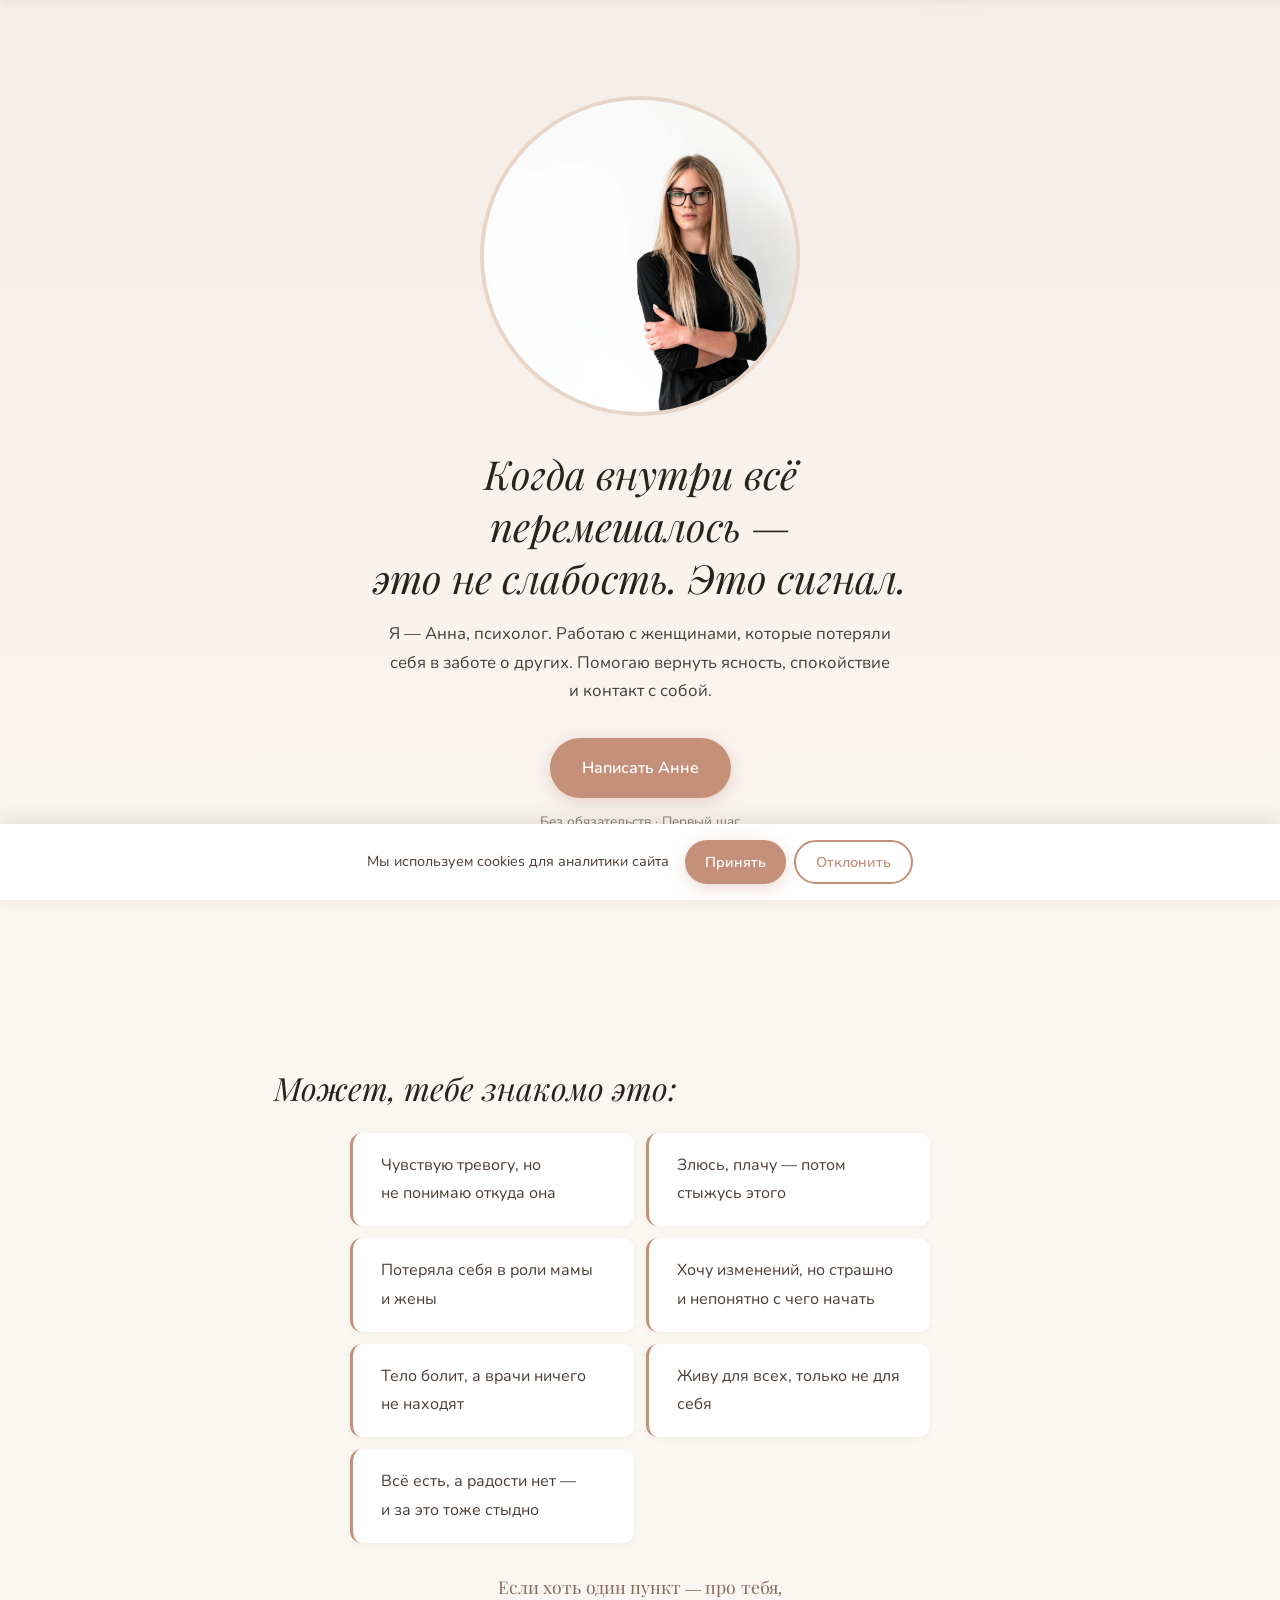
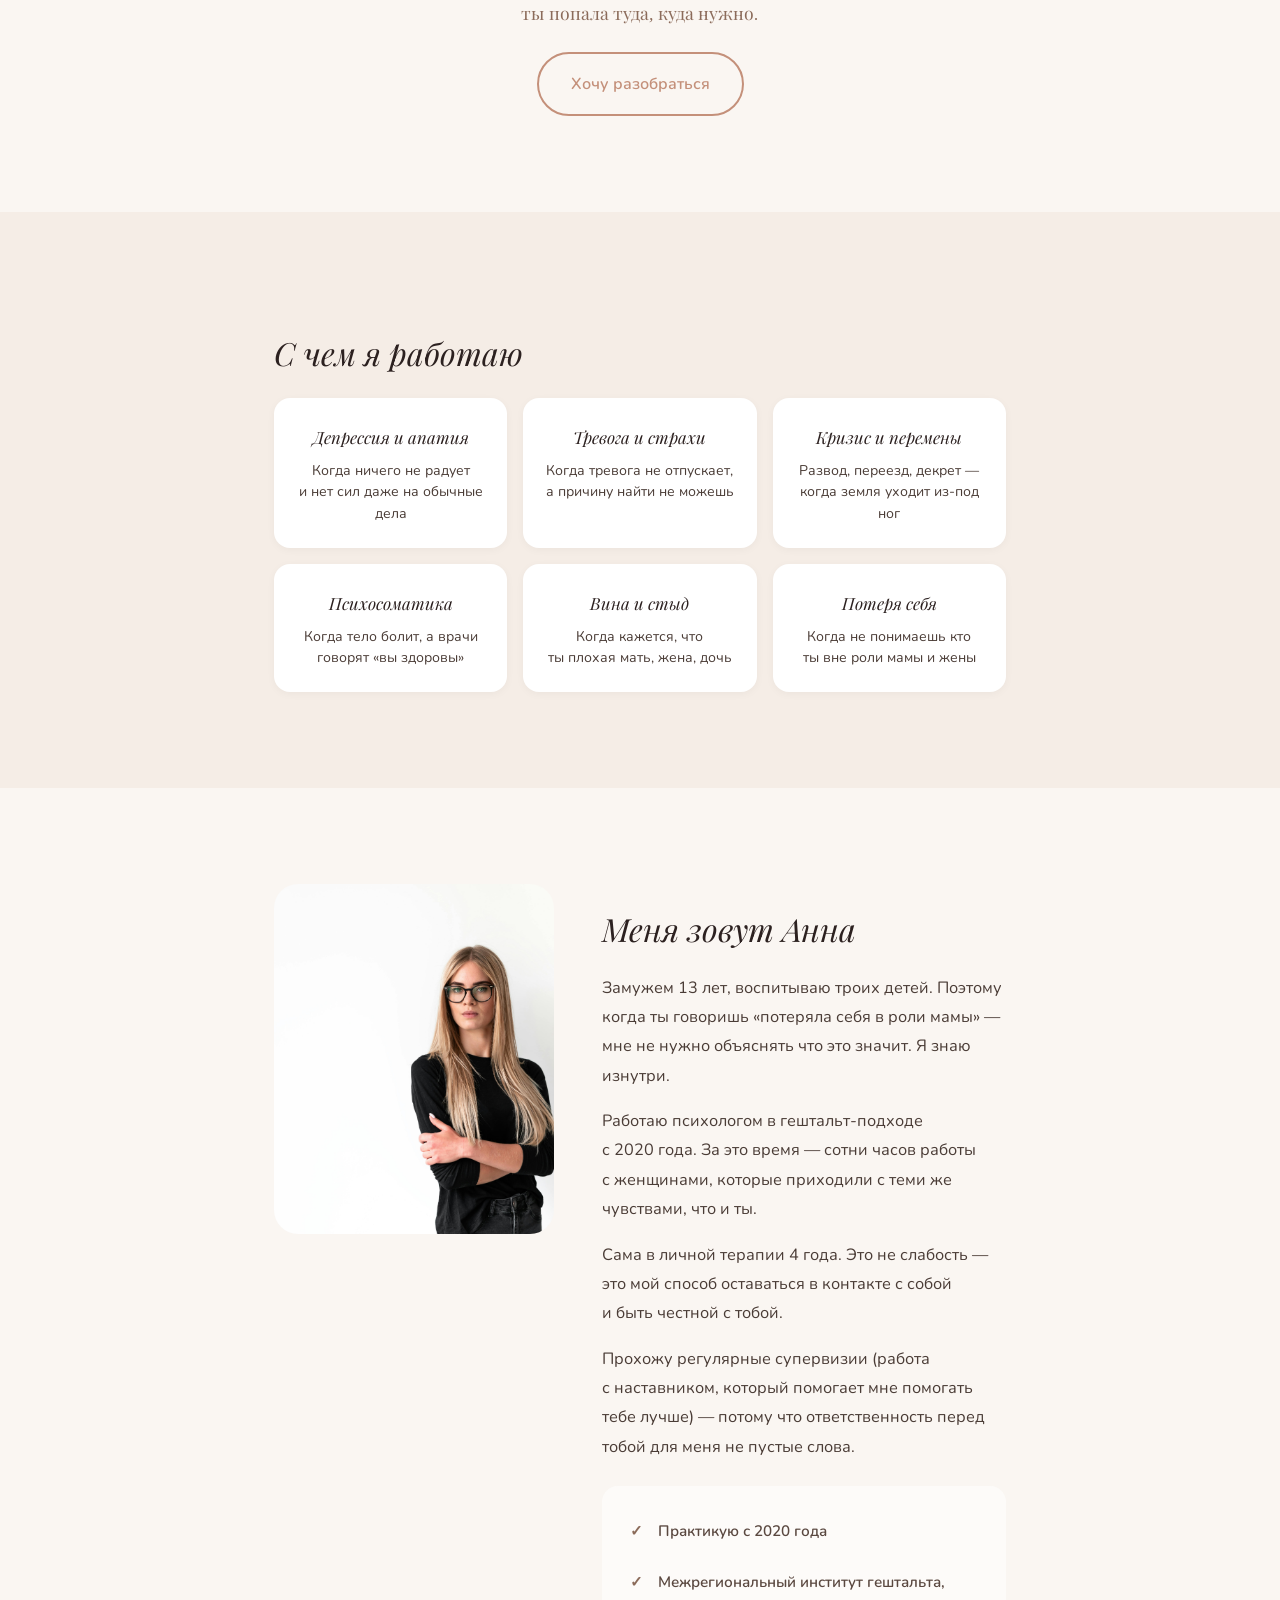
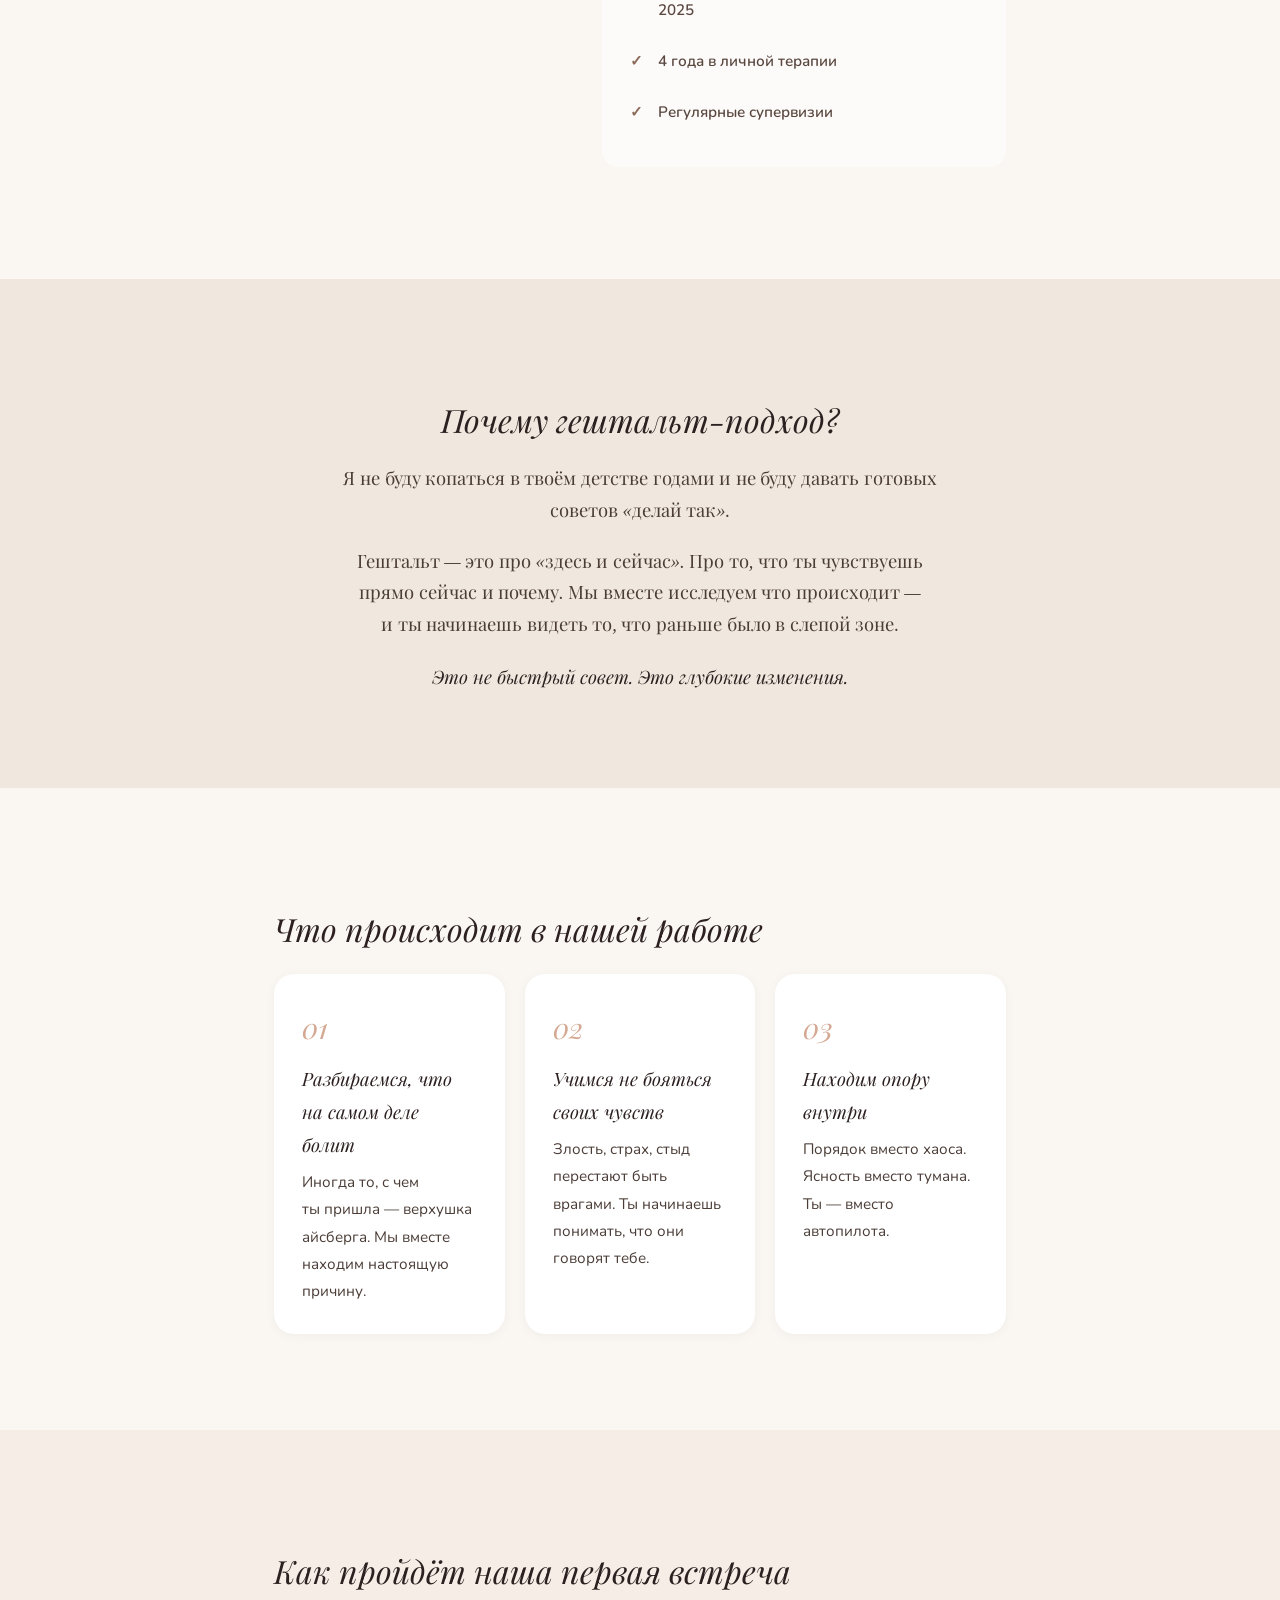
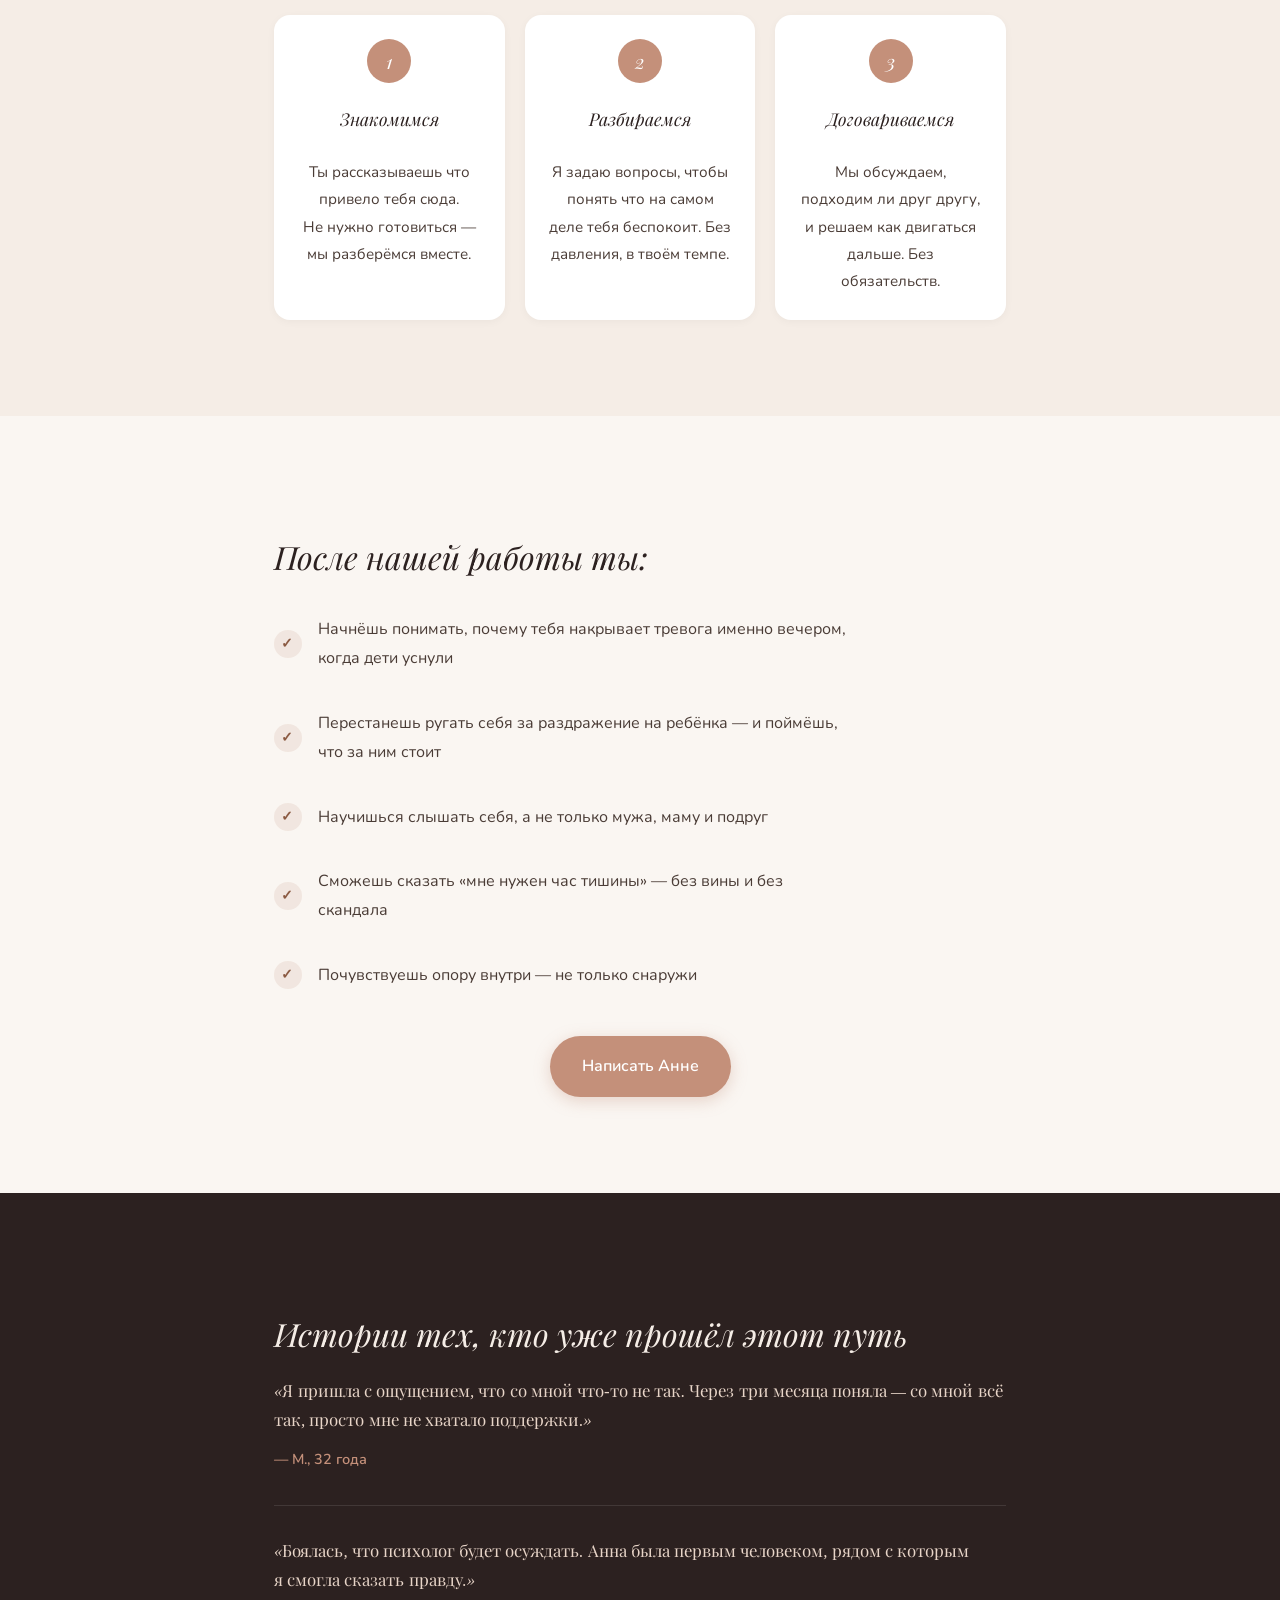
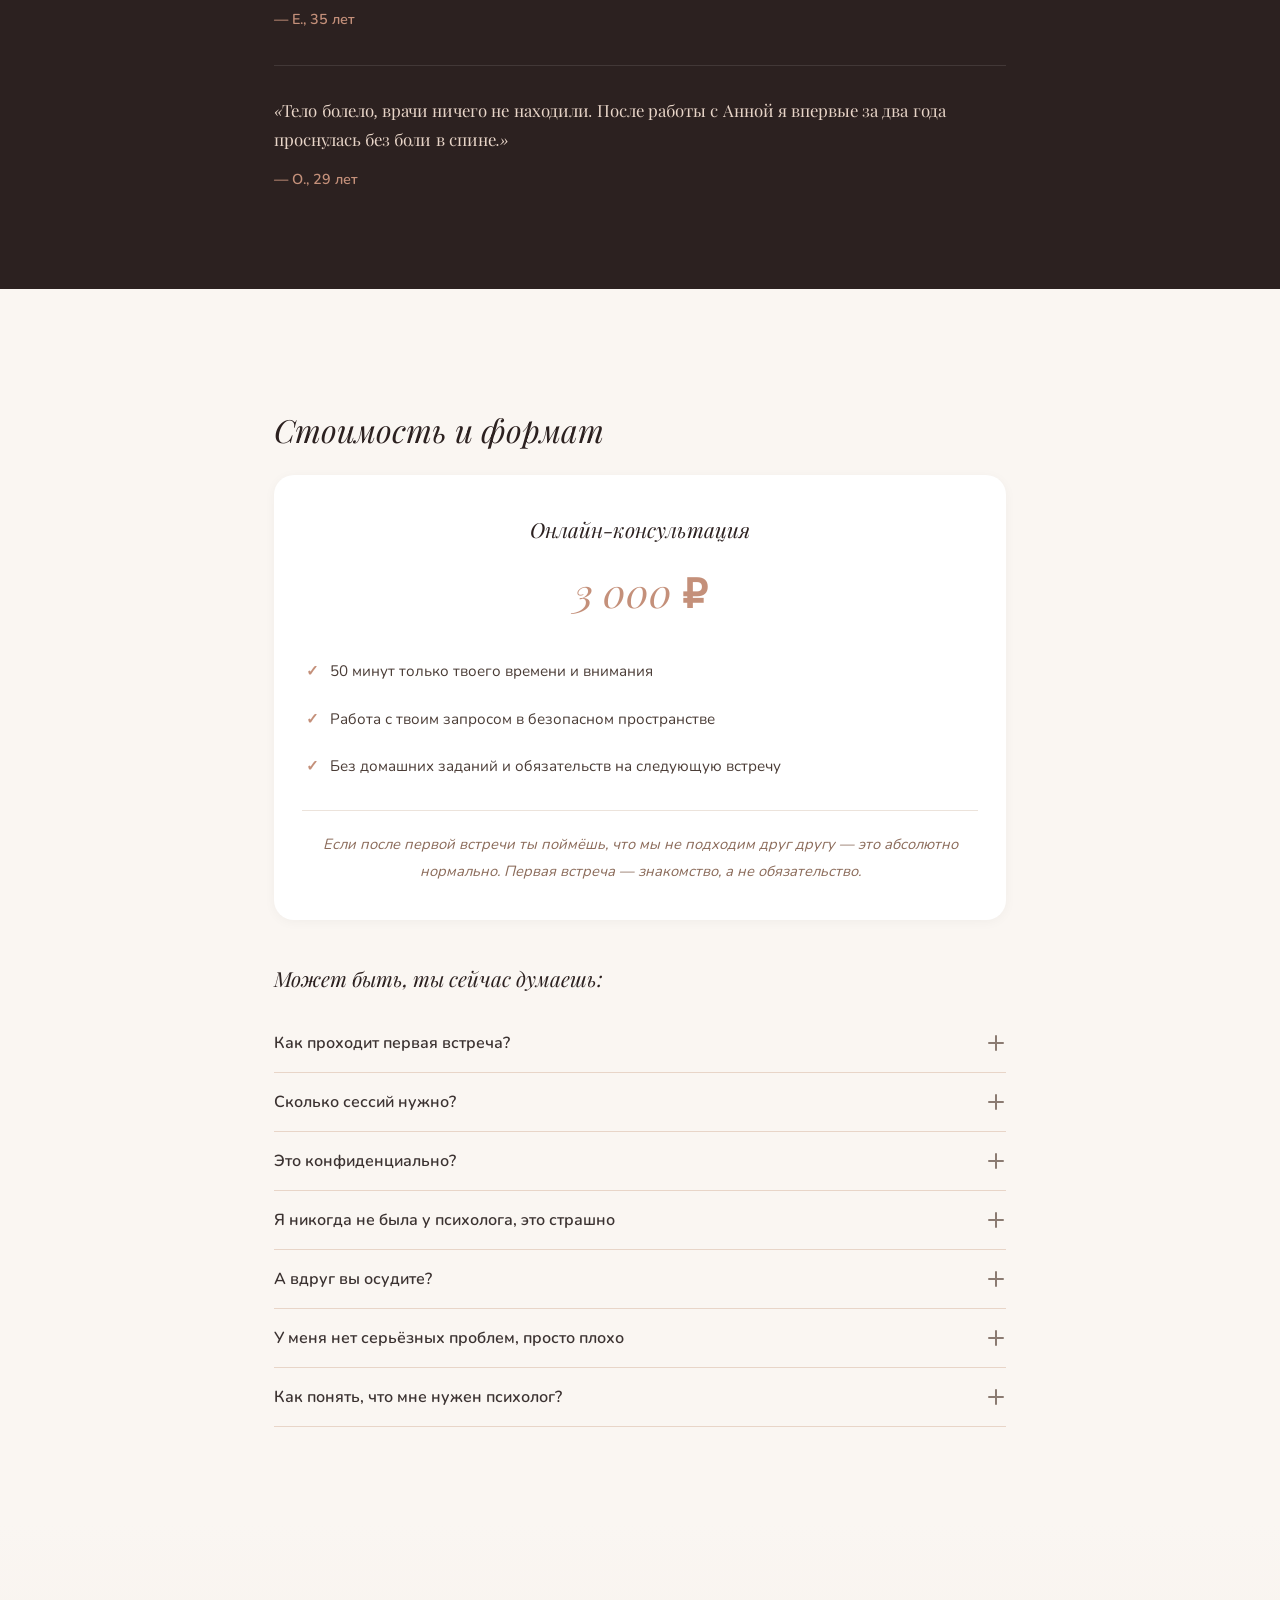
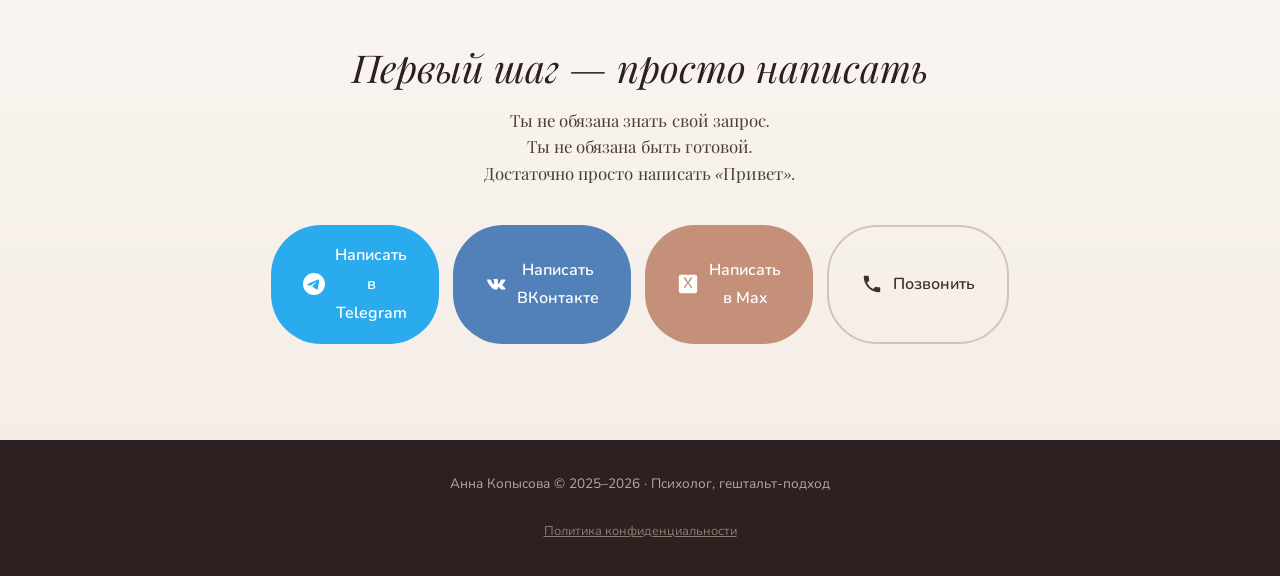
==== src/index.html @ 1a985a5f "Лендинг v2.0: полная переработка по ТЗ v2.0 - 13 смысловых блоков (было 8): добавлены специализации," ====
<!-- Лендинг: Анна Копысова — психолог, гештальт-подход -->
<!-- Версия: 2.0 (по ТЗ v2.0) -->
<!-- Дата: 10.04.2026 -->
<!DOCTYPE html>
<html lang="ru">
<head>
  <meta charset="UTF-8">
  <meta name="viewport" content="width=device-width, initial-scale=1.0">
  <title>Психолог онлайн для женщин | Анна Копысова — гештальт-терапия</title>
  <meta name="description" content="Психолог Анна Копысова. Онлайн-консультации для женщин: депрессия, тревога, кризис в отношениях, психосоматика. Гештальт-подход. Запишитесь на первую встречу.">
  <meta name="referrer" content="strict-origin-when-cross-origin">
  <meta http-equiv="X-Content-Type-Options" content="nosniff">

  <!-- Open Graph -->
  <meta property="og:type" content="website">
  <meta property="og:title" content="Психолог Анна Копысова — онлайн-консультации">
  <meta property="og:description" content="Помогаю женщинам разобраться в себе: депрессия, тревога, кризис. Гештальт-подход.">
  <meta property="og:image" content="img/anna-hero.jpg">
  <meta property="og:locale" content="ru_RU">

  <!-- Favicon -->
  <link rel="icon" href="img/favicon.svg" type="image/svg+xml">

  <!-- Preload critical fonts -->
  <link rel="preload" href="fonts/playfair-600-cyrillic.woff2" as="font" type="font/woff2" crossorigin>
  <link rel="preload" href="fonts/nunito-cyrillic.woff2" as="font" type="font/woff2" crossorigin>

  <link rel="stylesheet" href="css/style.css">
</head>
<body>

  <!-- БЛОК 1 — ЛИПКИЙ ХЕДЕР -->
  <header class="header" id="header">
    <div class="header__inner">
      <a href="#hero" class="header__name">Анна Копысова</a>
      <nav class="header__nav">
        <a href="#about" class="header__link header__link--desktop">Обо мне</a>
        <a href="#pricing" class="header__link header__link--desktop">Стоимость</a>
        <a href="#cta" class="btn btn--primary btn--sm">Написать</a>
      </nav>
    </div>
  </header>

  <!-- БЛОК 2 — HERO -->
  <section class="hero" id="hero">
    <div class="container">
      <div class="hero__photo">
        <img src="img/anna-hero.jpg" alt="Психолог Анна Копысова" width="280" height="280" fetchpriority="high">
      </div>
      <h1 class="hero__title">Когда внутри всё перемешалось&nbsp;&mdash; это&nbsp;не&nbsp;слабость. Это&nbsp;сигнал.</h1>
      <p class="hero__subtitle">Я&nbsp;&mdash; Анна, психолог. Работаю с&nbsp;женщинами, которые потеряли себя в&nbsp;заботе о&nbsp;других. Помогаю вернуть ясность, спокойствие и&nbsp;контакт с&nbsp;собой.</p>
      <a href="#cta" class="btn btn--primary">Написать Анне</a>
      <p class="hero__note">Без обязательств &middot; Первый шаг</p>
    </div>
  </section>

  <!-- БЛОК 3 — УЗНАЁШЬ СЕБЯ? -->
  <section class="recognize" id="recognize">
    <div class="container">
      <h2 class="section-title">Может, тебе знакомо это:</h2>
      <div class="recognize__cards">
        <div class="recognize__card">Чувствую тревогу, но не&nbsp;понимаю откуда она</div>
        <div class="recognize__card">Злюсь, плачу&nbsp;&mdash; потом стыжусь этого</div>
        <div class="recognize__card">Потеряла себя в&nbsp;роли мамы и&nbsp;жены</div>
        <div class="recognize__card">Хочу изменений, но страшно и&nbsp;непонятно с&nbsp;чего начать</div>
        <div class="recognize__card">Тело болит, а&nbsp;врачи ничего не&nbsp;находят</div>
        <div class="recognize__card">Живу для всех, только не&nbsp;для себя</div>
        <div class="recognize__card">Всё есть, а&nbsp;радости нет&nbsp;&mdash; и&nbsp;за&nbsp;это тоже стыдно</div>
      </div>
      <p class="recognize__cta">Если хоть один пункт&nbsp;&mdash; про&nbsp;тебя,<br>ты&nbsp;попала туда, куда нужно.</p>
      <div class="recognize__action">
        <a href="#cta" class="btn btn--outline">Хочу разобраться</a>
      </div>
    </div>
  </section>

  <!-- БЛОК 4 — С ЧЕМ Я РАБОТАЮ -->
  <section class="specializations" id="specializations">
    <div class="container">
      <h2 class="section-title">С&nbsp;чем я&nbsp;работаю</h2>
      <div class="spec__grid">
        <div class="spec__card">
          <h3>Депрессия и&nbsp;апатия</h3>
          <p>Когда ничего не&nbsp;радует и&nbsp;нет сил даже на&nbsp;обычные дела</p>
        </div>
        <div class="spec__card">
          <h3>Тревога и&nbsp;страхи</h3>
          <p>Когда тревога не&nbsp;отпускает, а&nbsp;причину найти не&nbsp;можешь</p>
        </div>
        <div class="spec__card">
          <h3>Кризис и&nbsp;перемены</h3>
          <p>Развод, переезд, декрет&nbsp;&mdash; когда земля уходит из-под ног</p>
        </div>
        <div class="spec__card">
          <h3>Психосоматика</h3>
          <p>Когда тело болит, а&nbsp;врачи говорят &laquo;вы&nbsp;здоровы&raquo;</p>
        </div>
        <div class="spec__card">
          <h3>Вина и&nbsp;стыд</h3>
          <p>Когда кажется, что ты&nbsp;плохая мать, жена, дочь</p>
        </div>
        <div class="spec__card">
          <h3>Потеря себя</h3>
          <p>Когда не&nbsp;понимаешь кто ты&nbsp;вне роли мамы и&nbsp;жены</p>
        </div>
      </div>
    </div>
  </section>

  <!-- БЛОК 5 — КТО Я -->
  <section class="about" id="about">
    <div class="container">
      <div class="about__inner">
        <div class="about__photo">
          <img src="img/anna-hero.jpg" alt="Анна Копысова — психолог, гештальт-подход" width="280" height="350" loading="lazy" decoding="async">
        </div>
        <div class="about__text">
          <h2 class="section-title">Меня зовут Анна</h2>
          <p>Замужем 13&nbsp;лет, воспитываю троих детей. Поэтому когда ты&nbsp;говоришь &laquo;потеряла себя в&nbsp;роли мамы&raquo;&nbsp;&mdash; мне не&nbsp;нужно объяснять что это значит. Я&nbsp;знаю изнутри.</p>
          <p>Работаю психологом в&nbsp;гештальт-подходе с&nbsp;2020&nbsp;года. За&nbsp;это время&nbsp;&mdash; сотни часов работы с&nbsp;женщинами, которые приходили с&nbsp;теми&nbsp;же чувствами, что и&nbsp;ты.</p>
          <p>Сама в&nbsp;личной терапии 4&nbsp;года. Это не&nbsp;слабость&nbsp;&mdash; это мой способ оставаться в&nbsp;контакте с&nbsp;собой и&nbsp;быть честной с&nbsp;тобой.</p>
          <p>Прохожу регулярные супервизии (работа с&nbsp;наставником, который помогает мне помогать тебе лучше)&nbsp;&mdash; потому что ответственность перед тобой для меня не&nbsp;пустые слова.</p>
          <ul class="about__credentials">
            <li>Практикую с 2020 года</li>
            <li>Межрегиональный институт гештальта, 2025</li>
            <li>4 года в личной терапии</li>
            <li>Регулярные супервизии</li>
          </ul>
        </div>
      </div>
    </div>
  </section>

  <!-- БЛОК 6 — ПОЧЕМУ ГЕШТАЛЬТ? -->
  <section class="gestalt" id="gestalt">
    <div class="container">
      <h2 class="section-title">Почему гештальт-подход?</h2>
      <blockquote class="gestalt__quote">
        <p>Я&nbsp;не&nbsp;буду копаться в&nbsp;твоём детстве годами и&nbsp;не&nbsp;буду давать готовых советов &laquo;делай так&raquo;.</p>
        <p>Гештальт&nbsp;&mdash; это про &laquo;здесь и&nbsp;сейчас&raquo;. Про&nbsp;то, что ты&nbsp;чувствуешь прямо сейчас и&nbsp;почему. Мы&nbsp;вместе исследуем что происходит&nbsp;&mdash; и&nbsp;ты&nbsp;начинаешь видеть то, что раньше было в&nbsp;слепой зоне.</p>
        <p>Это не&nbsp;быстрый совет. Это глубокие изменения.</p>
      </blockquote>
    </div>
  </section>

  <!-- БЛОК 7 — КАК Я ПОМОГАЮ -->
  <section class="process" id="process">
    <div class="container">
      <h2 class="section-title">Что происходит в&nbsp;нашей работе</h2>
      <div class="process__steps">
        <div class="process__step">
          <span class="process__number">01</span>
          <h3>Разбираемся, что на&nbsp;самом деле болит</h3>
          <p>Иногда то, с&nbsp;чем ты&nbsp;пришла&nbsp;&mdash; верхушка айсберга. Мы&nbsp;вместе находим настоящую причину.</p>
        </div>
        <div class="process__step">
          <span class="process__number">02</span>
          <h3>Учимся не&nbsp;бояться своих чувств</h3>
          <p>Злость, страх, стыд перестают быть врагами. Ты&nbsp;начинаешь понимать, что они говорят тебе.</p>
        </div>
        <div class="process__step">
          <span class="process__number">03</span>
          <h3>Находим опору внутри</h3>
          <p>Порядок вместо хаоса. Ясность вместо тумана. Ты&nbsp;&mdash; вместо автопилота.</p>
        </div>
      </div>
    </div>
  </section>

  <!-- БЛОК 8 — КАК ПРОЙДЁТ ПЕРВАЯ ВСТРЕЧА -->
  <section class="first-session" id="first-session">
    <div class="container">
      <h2 class="section-title">Как пройдёт наша первая встреча</h2>
      <div class="session__steps">
        <div class="session__step">
          <span class="session__number">1</span>
          <h3>Знакомимся</h3>
          <p>Ты&nbsp;рассказываешь что привело тебя сюда. Не&nbsp;нужно готовиться&nbsp;&mdash; мы&nbsp;разберёмся вместе.</p>
        </div>
        <div class="session__step">
          <span class="session__number">2</span>
          <h3>Разбираемся</h3>
          <p>Я&nbsp;задаю вопросы, чтобы понять что на&nbsp;самом деле тебя беспокоит. Без давления, в&nbsp;твоём темпе.</p>
        </div>
        <div class="session__step">
          <span class="session__number">3</span>
          <h3>Договариваемся</h3>
          <p>Мы&nbsp;обсуждаем, подходим&nbsp;ли друг другу, и&nbsp;решаем как двигаться дальше. Без обязательств.</p>
        </div>
      </div>
    </div>
  </section>

  <!-- БЛОК 9 — РЕЗУЛЬТАТ -->
  <section class="results" id="results">
    <div class="container">
      <h2 class="section-title">После нашей работы ты:</h2>
      <ul class="results__list">
        <li>Начнёшь понимать, почему тебя накрывает тревога именно вечером, когда дети уснули</li>
        <li>Перестанешь ругать себя за&nbsp;раздражение на&nbsp;ребёнка&nbsp;&mdash; и&nbsp;поймёшь, что за&nbsp;ним стоит</li>
        <li>Научишься слышать себя, а&nbsp;не&nbsp;только мужа, маму и&nbsp;подруг</li>
        <li>Сможешь сказать &laquo;мне нужен час тишины&raquo;&nbsp;&mdash; без вины и&nbsp;без скандала</li>
        <li>Почувствуешь опору внутри&nbsp;&mdash; не&nbsp;только снаружи</li>
      </ul>
      <div class="results__action">
        <a href="#cta" class="btn btn--primary">Написать Анне</a>
      </div>
    </div>
  </section>

  <!-- БЛОК 10 — ИСТОРИИ КЛИЕНТОК -->
  <section class="testimonials" id="testimonials">
    <div class="container">
      <h2 class="section-title section-title--light">Истории тех, кто уже прошёл этот путь</h2>
      <div class="testimonials__list">
        <div class="testimonial">
          <blockquote class="testimonial__quote">&laquo;Я&nbsp;пришла с&nbsp;ощущением, что со&nbsp;мной что-то не&nbsp;так. Через три месяца поняла&nbsp;&mdash; со&nbsp;мной всё так, просто мне не&nbsp;хватало поддержки.&raquo;</blockquote>
          <p class="testimonial__author">&mdash; М., 32&nbsp;года</p>
        </div>
        <div class="testimonial">
          <blockquote class="testimonial__quote">&laquo;Боялась, что психолог будет осуждать. Анна была первым человеком, рядом с&nbsp;которым я&nbsp;смогла сказать правду.&raquo;</blockquote>
          <p class="testimonial__author">&mdash; Е., 35&nbsp;лет</p>
        </div>
        <div class="testimonial">
          <blockquote class="testimonial__quote">&laquo;Тело болело, врачи ничего не&nbsp;находили. После работы с&nbsp;Анной я&nbsp;впервые за&nbsp;два года проснулась без боли в&nbsp;спине.&raquo;</blockquote>
          <p class="testimonial__author">&mdash; О., 29&nbsp;лет</p>
        </div>
      </div>
    </div>
  </section>

  <!-- БЛОК 11 — СТОИМОСТЬ И ФОРМАТ -->
  <section class="pricing" id="pricing">
    <div class="container">
      <h2 class="section-title">Стоимость и&nbsp;формат</h2>
      <div class="pricing__card">
        <p class="pricing__format">Онлайн-консультация</p>
        <p class="pricing__price">3 000 &#8381;</p>
        <ul class="pricing__value">
          <li>50&nbsp;минут только твоего времени и&nbsp;внимания</li>
          <li>Работа с&nbsp;твоим запросом в&nbsp;безопасном пространстве</li>
          <li>Без домашних заданий и&nbsp;обязательств на&nbsp;следующую встречу</li>
        </ul>
        <p class="pricing__guarantee">Если после первой встречи ты&nbsp;поймёшь, что мы&nbsp;не&nbsp;подходим друг другу&nbsp;&mdash; это абсолютно нормально. Первая встреча&nbsp;&mdash; знакомство, а&nbsp;не&nbsp;обязательство.</p>
      </div>

      <h3 class="faq-title">Может быть, ты&nbsp;сейчас думаешь:</h3>
      <div class="accordion">
        <div class="accordion__item">
          <button class="accordion__trigger" aria-expanded="false">
            <span>Как проходит первая встреча?</span>
            <span class="accordion__icon"></span>
          </button>
          <div class="accordion__content">
            <p>Мы&nbsp;знакомимся, ты&nbsp;рассказываешь с&nbsp;чем пришла. Никакого давления и&nbsp;готовых ответов сразу&nbsp;&mdash; просто разговор в&nbsp;безопасном пространстве.</p>
          </div>
        </div>
        <div class="accordion__item">
          <button class="accordion__trigger" aria-expanded="false">
            <span>Сколько сессий нужно?</span>
            <span class="accordion__icon"></span>
          </button>
          <div class="accordion__content">
            <p>Зависит от&nbsp;запроса. Обычно начинаем видеть изменения через 6&ndash;8&nbsp;встреч. Всё&nbsp;индивидуально&nbsp;&mdash; мы&nbsp;обсудим это вместе.</p>
          </div>
        </div>
        <div class="accordion__item">
          <button class="accordion__trigger" aria-expanded="false">
            <span>Это конфиденциально?</span>
            <span class="accordion__icon"></span>
          </button>
          <div class="accordion__content">
            <p>Да. То, что ты&nbsp;говоришь на&nbsp;сессии&nbsp;&mdash; остаётся только между нами. Это&nbsp;базовый этический принцип моей работы.</p>
          </div>
        </div>
        <div class="accordion__item">
          <button class="accordion__trigger" aria-expanded="false">
            <span>Я никогда не была у психолога, это страшно</span>
            <span class="accordion__icon"></span>
          </button>
          <div class="accordion__content">
            <p>Первый раз всегда немного страшно. Именно поэтому первая встреча&nbsp;&mdash; это просто знакомство, без обязательств. Мы&nbsp;идём в&nbsp;твоём темпе.</p>
          </div>
        </div>
        <div class="accordion__item">
          <button class="accordion__trigger" aria-expanded="false">
            <span>А вдруг вы осудите?</span>
            <span class="accordion__icon"></span>
          </button>
          <div class="accordion__content">
            <p>Моя работа&nbsp;&mdash; не&nbsp;оценивать, а&nbsp;понимать. Здесь нет правильных и&nbsp;неправильных чувств. Ты&nbsp;можешь быть собой.</p>
          </div>
        </div>
        <div class="accordion__item">
          <button class="accordion__trigger" aria-expanded="false">
            <span>У меня нет серьёзных проблем, просто плохо</span>
            <span class="accordion__icon"></span>
          </button>
          <div class="accordion__content">
            <p>&laquo;Просто плохо&raquo;&nbsp;&mdash; это уже достаточная причина. Не&nbsp;нужно ждать кризиса, чтобы позаботиться о&nbsp;себе.</p>
          </div>
        </div>
        <div class="accordion__item">
          <button class="accordion__trigger" aria-expanded="false">
            <span>Как понять, что мне нужен психолог?</span>
            <span class="accordion__icon"></span>
          </button>
          <div class="accordion__content">
            <p>Если ты&nbsp;читаешь эту страницу&nbsp;&mdash; скорее всего, уже пора. Доверяй себе.</p>
          </div>
        </div>
      </div>
    </div>
  </section>

  <!-- БЛОК 12 — ФИНАЛЬНЫЙ CTA -->
  <section class="cta" id="cta">
    <div class="container">
      <h2 class="cta__title">Первый шаг&nbsp;&mdash; просто написать</h2>
      <p class="cta__pretext">Ты&nbsp;не&nbsp;обязана знать свой запрос.<br>Ты&nbsp;не&nbsp;обязана быть готовой.<br>Достаточно просто написать &laquo;Привет&raquo;.</p>
      <div class="cta__buttons">
        <a href="#" class="btn btn--telegram" target="_blank" rel="noopener noreferrer">
          <svg class="btn__icon" viewBox="0 0 24 24" width="22" height="22" fill="currentColor"><path d="M11.944 0A12 12 0 0 0 0 12a12 12 0 0 0 12 12 12 12 0 0 0 12-12A12 12 0 0 0 12 0a12 12 0 0 0-.056 0zm4.962 7.224c.1-.002.321.023.465.14a.506.506 0 0 1 .171.325c.016.093.036.306.02.472-.18 1.898-.962 6.502-1.36 8.627-.168.9-.499 1.201-.82 1.23-.696.065-1.225-.46-1.9-.902-1.056-.693-1.653-1.124-2.678-1.8-1.185-.78-.417-1.21.258-1.91.177-.184 3.247-2.977 3.307-3.23.007-.032.014-.15-.056-.212s-.174-.041-.249-.024c-.106.024-1.793 1.14-5.061 3.345-.48.33-.913.49-1.302.48-.428-.008-1.252-.241-1.865-.44-.752-.245-1.349-.374-1.297-.789.027-.216.325-.437.893-.663 3.498-1.524 5.83-2.529 6.998-3.014 3.332-1.386 4.025-1.627 4.476-1.635z"/></svg>
          Написать в Telegram
        </a>
        <a href="#" class="btn btn--vk" target="_blank" rel="noopener noreferrer">
          <svg class="btn__icon" viewBox="0 0 24 24" width="22" height="22" fill="currentColor"><path d="M21.547 7h-3.29a.743.743 0 0 0-.655.392s-1.312 2.416-1.734 3.23C14.734 12.813 14 12.126 14 11.11V7.603A1.104 1.104 0 0 0 12.896 6.5h-2.474a1.982 1.982 0 0 0-1.75.813s1.255-.204 1.255 1.49c0 .42.022 1.626.04 2.64a.73.73 0 0 1-1.272.503 21.54 21.54 0 0 1-2.498-4.543.693.693 0 0 0-.63-.403h-2.99a.508.508 0 0 0-.48.685C3.005 10.175 6.918 18 11.38 18h1.878a.742.742 0 0 0 .742-.742v-1.135a.73.73 0 0 1 1.23-.53l2.247 2.112a1.09 1.09 0 0 0 .746.295h2.953c1.424 0 1.424-.988.647-1.753-.546-.538-2.518-2.617-2.518-2.617a1.02 1.02 0 0 1-.078-1.323c.637-.84 1.68-2.212 2.122-2.8.603-.804 1.697-2.507.197-2.507z"/></svg>
          Написать ВКонтакте
        </a>
        <a href="#" class="btn btn--max" target="_blank" rel="noopener noreferrer">
          <svg class="btn__icon" viewBox="0 0 24 24" width="22" height="22" fill="currentColor"><path d="M20 2H4a2 2 0 0 0-2 2v16a2 2 0 0 0 2 2h16a2 2 0 0 0 2-2V4a2 2 0 0 0-2-2zm-3 14h-2l-3-4.5L9 16H7l4-5.5L7 5h2l3 4.5L15 5h2l-4 5.5z"/></svg>
          Написать в Max
        </a>
        <a href="tel:+7XXXXXXXXXX" class="btn btn--phone">
          <svg class="btn__icon" viewBox="0 0 24 24" width="22" height="22" fill="currentColor"><path d="M6.62 10.79a15.053 15.053 0 0 0 6.59 6.59l2.2-2.2a1.003 1.003 0 0 1 1.01-.24c1.12.37 2.33.57 3.57.57.55 0 1 .45 1 1V20c0 .55-.45 1-1 1-9.39 0-17-7.61-17-17 0-.55.45-1 1-1h3.5c.55 0 1 .45 1 1 0 1.25.2 2.45.57 3.57.1.31.03.66-.25 1.02l-2.2 2.2z"/></svg>
          Позвонить
        </a>
      </div>
    </div>
  </section>

  <!-- БЛОК 13 — FOOTER -->
  <footer class="footer">
    <div class="container">
      <p>Анна Копысова &copy; 2025&ndash;2026 &middot; Психолог, гештальт-подход</p>
      <a href="privacy.html" class="footer__link">Политика конфиденциальности</a>
    </div>
  </footer>

  <!-- STICKY CTA MOBILE -->
  <div class="sticky-cta" id="stickyCta">
    <a href="#cta" class="btn btn--primary btn--full">Написать Анне</a>
  </div>

  <!-- COOKIE BANNER -->
  <div class="cookie-banner" id="cookieBanner">
    <p class="cookie-banner__text">Мы&nbsp;используем cookies для аналитики сайта</p>
    <div class="cookie-banner__buttons">
      <button class="btn btn--sm btn--primary" id="cookieAccept">Принять</button>
      <button class="btn btn--sm btn--outline" id="cookieReject">Отклонить</button>
    </div>
  </div>

  <!-- Schema.org -->
  <script type="application/ld+json">
  {
    "@context": "https://schema.org",
    "@type": "ProfessionalService",
    "name": "Психолог Анна Копысова",
    "description": "Психолог, гештальт-подход. Онлайн-консультации для женщин.",
    "priceRange": "3000 RUB",
    "provider": {
      "@type": "Person",
      "name": "Анна Копысова",
      "jobTitle": "Психолог",
      "alumniOf": {
        "@type": "EducationalOrganization",
        "name": "Межрегиональный институт гештальта"
      },
      "knowsAbout": ["гештальт-терапия", "депрессия", "тревога", "психосоматика", "кризис в отношениях"]
    },
    "hasOfferCatalog": {
      "@type": "OfferCatalog",
      "itemListElement": [{
        "@type": "Offer",
        "name": "Онлайн-консультация",
        "description": "Индивидуальная онлайн-консультация, 50 минут",
        "price": "3000",
        "priceCurrency": "RUB"
      }]
    }
  }
  </script>
  <script type="application/ld+json">
  {
    "@context": "https://schema.org",
    "@type": "FAQPage",
    "mainEntity": [
      {"@type": "Question", "name": "Как проходит первая встреча с психологом?", "acceptedAnswer": {"@type": "Answer", "text": "Мы знакомимся, вы рассказываете с чем пришли. Никакого давления — просто разговор в безопасном пространстве."}},
      {"@type": "Question", "name": "Сколько сессий нужно?", "acceptedAnswer": {"@type": "Answer", "text": "Зависит от запроса. Обычно изменения через 6–8 встреч. Всё индивидуально."}},
      {"@type": "Question", "name": "Это конфиденциально?", "acceptedAnswer": {"@type": "Answer", "text": "Да. То, что вы говорите на сессии — остаётся только между нами."}},
      {"@type": "Question", "name": "Как понять, что мне нужен психолог?", "acceptedAnswer": {"@type": "Answer", "text": "Если вы читаете эту страницу — скорее всего, уже пора. Доверяйте себе."}}
    ]
  }
  </script>

  <script src="js/script.js" defer></script>
</body>
</html>
---- src/css/style.css ----
/* =============================================
   Анна Копысова — Лендинг
   Тёплый минимализм, mobile-first
   Версия: 2.0 (по ТЗ v2.0)
   Дата: 10.04.2026
   ============================================= */

/* --- Fonts (local) --- */
@font-face {
  font-family: 'Playfair Display';
  src: url('../fonts/playfair-600-cyrillic.woff2') format('woff2');
  font-weight: 600;
  font-style: normal;
  font-display: swap;
  unicode-range: U+0301, U+0400-045F, U+0490-0491, U+04B0-04B1, U+2116;
}
@font-face {
  font-family: 'Playfair Display';
  src: url('../fonts/playfair-600-latin.woff2') format('woff2');
  font-weight: 600;
  font-style: normal;
  font-display: swap;
  unicode-range: U+0000-00FF, U+0131, U+0152-0153, U+02BB-02BC, U+02C6, U+02DA, U+02DC, U+2000-206F, U+20AC, U+2122, U+2191, U+2193, U+2212, U+2215, U+FEFF, U+FFFD;
}
@font-face {
  font-family: 'Playfair Display';
  src: url('../fonts/playfair-400i-cyrillic.woff2') format('woff2');
  font-weight: 400;
  font-style: italic;
  font-display: swap;
  unicode-range: U+0301, U+0400-045F, U+0490-0491, U+04B0-04B1, U+2116;
}
@font-face {
  font-family: 'Playfair Display';
  src: url('../fonts/playfair-400i-latin.woff2') format('woff2');
  font-weight: 400;
  font-style: italic;
  font-display: swap;
  unicode-range: U+0000-00FF, U+0131, U+0152-0153, U+02BB-02BC, U+02C6, U+02DA, U+02DC, U+2000-206F, U+20AC, U+2122, U+2191, U+2193, U+2212, U+2215, U+FEFF, U+FFFD;
}
@font-face {
  font-family: 'Nunito';
  src: url('../fonts/nunito-cyrillic.woff2') format('woff2');
  font-weight: 300 600;
  font-style: normal;
  font-display: swap;
  unicode-range: U+0301, U+0400-045F, U+0490-0491, U+04B0-04B1, U+2116;
}
@font-face {
  font-family: 'Nunito';
  src: url('../fonts/nunito-latin.woff2') format('woff2');
  font-weight: 300 600;
  font-style: normal;
  font-display: swap;
  unicode-range: U+0000-00FF, U+0131, U+0152-0153, U+02BB-02BC, U+02C6, U+02DA, U+02DC, U+2000-206F, U+20AC, U+2122, U+2191, U+2193, U+2212, U+2215, U+FEFF, U+FFFD;
}

/* --- Reset --- */
*, *::before, *::after {
  margin: 0; padding: 0; box-sizing: border-box;
}

html { scroll-behavior: smooth; font-size: 16px; }

body {
  font-family: 'Nunito', sans-serif;
  font-weight: 400;
  font-size: 1.125rem;
  line-height: 1.8;
  color: #3b3231;
  background-color: #faf6f2;
  -webkit-font-smoothing: antialiased;
}

.container { max-width: 780px; margin: 0 auto; padding: 0 24px; }

/* --- Typography --- */
.section-title {
  font-family: 'Playfair Display', Georgia, serif;
  font-weight: 600;
  font-size: 1.75rem;
  line-height: 1.3;
  margin-bottom: 1.5rem;
  color: #2c2120;
}
.section-title--light { color: #f5ede6; }

h2 { font-family: 'Playfair Display', Georgia, serif; font-weight: 600; font-size: 1.3rem; color: #2c2120; margin: 24px 0 12px; }
p { margin-bottom: 16px; }
ul { margin-bottom: 16px; padding-left: 20px; }
li { margin-bottom: 8px; }

/* --- Buttons --- */
.btn {
  display: inline-flex; align-items: center; justify-content: center; gap: 10px;
  padding: 16px 32px; border-radius: 50px; border: none;
  font-family: 'Nunito', sans-serif; font-size: 1rem; font-weight: 600;
  text-decoration: none; cursor: pointer;
  transition: transform 0.2s ease, box-shadow 0.2s ease, background-color 0.3s ease;
}
.btn:hover { transform: translateY(-2px); box-shadow: 0 6px 20px rgba(0,0,0,0.1); }
.btn:active { transform: translateY(0); }
.btn__icon { flex-shrink: 0; }
.btn--sm { padding: 10px 20px; font-size: 0.9rem; }
.btn--full { width: 100%; }
.btn--primary { background-color: #c4907a; color: #fff; box-shadow: 0 4px 16px rgba(196,144,122,0.35); }
.btn--primary:hover { background-color: #b57e68; }
.btn--outline { background: transparent; color: #c4907a; border: 2px solid #c4907a; }
.btn--outline:hover { background-color: rgba(196,144,122,0.08); }
.btn--telegram { background-color: #2AABEE; color: #fff; }
.btn--telegram:hover { background-color: #229ED9; }
.btn--vk { background-color: #5181b8; color: #fff; }
.btn--vk:hover { background-color: #4a75a8; }
.btn--max { background-color: #c4907a; color: #fff; }
.btn--max:hover { background-color: #b57e68; }
.btn--phone { background: transparent; color: #3b3231; border: 2px solid #d4c4b8; }
.btn--phone:hover { background-color: #f5ede6; border-color: #c4907a; }

/* =============================================
   БЛОК 1 — STICKY HEADER
   ============================================= */
.header {
  position: fixed; top: 0; left: 0; width: 100%; z-index: 1000;
  background: rgba(250,246,242,0.95);
  backdrop-filter: blur(10px); -webkit-backdrop-filter: blur(10px);
  box-shadow: 0 1px 8px rgba(0,0,0,0.06);
  transform: translateY(-100%);
  transition: transform 0.3s ease;
}
.header.visible { transform: translateY(0); }
.header__inner {
  max-width: 780px; margin: 0 auto; padding: 12px 24px;
  display: flex; align-items: center; justify-content: space-between;
}
.header__name {
  font-family: 'Playfair Display', Georgia, serif;
  font-weight: 600; font-size: 1.1rem; color: #2c2120; text-decoration: none;
}
.header__nav { display: flex; align-items: center; gap: 24px; }
.header__link { color: #4a3c36; text-decoration: none; font-size: 0.9rem; font-weight: 600; }
.header__link:hover { color: #c4907a; }
.header__link--desktop { display: none; }

/* =============================================
   БЛОК 2 — HERO
   ============================================= */
.hero {
  padding: 60px 0 56px; text-align: center;
  background: linear-gradient(180deg, #f5ede6 0%, #faf6f2 100%);
}
.hero__photo {
  width: 280px; height: 280px; margin: 0 auto 32px;
  border-radius: 50%; overflow: hidden; border: 4px solid #e8d5c8;
}
.hero__photo img { width: 100%; height: 100%; object-fit: cover; }
.hero__title {
  font-family: 'Playfair Display', Georgia, serif;
  font-weight: 600; font-size: 1.85rem; line-height: 1.3;
  color: #2c2120; margin-bottom: 16px;
  max-width: 600px; margin-left: auto; margin-right: auto;
}
.hero__subtitle {
  font-size: 1.05rem; color: #4a3c36; margin-bottom: 32px; line-height: 1.7;
  max-width: 520px; margin-left: auto; margin-right: auto;
}
.hero__note { font-size: 0.85rem; color: #8b7b72; margin-top: 12px; }

/* =============================================
   БЛОК 3 — УЗНАЁШЬ СЕБЯ?
   ============================================= */
.recognize { padding: 72px 0; background-color: #faf6f2; }
.recognize__cards {
  display: grid; grid-template-columns: 1fr; gap: 12px;
  max-width: 580px; margin: 0 auto 32px;
}
.recognize__card {
  padding: 18px 20px 18px 28px; background: #fff; border-radius: 12px;
  box-shadow: 0 2px 8px rgba(0,0,0,0.04);
  border-left: 3px solid #c4907a;
  font-size: 1rem; color: #4a3c36;
}
.recognize__cta {
  text-align: center;
  font-family: 'Playfair Display', Georgia, serif;
  font-style: italic; font-size: 1.1rem; color: #8b6b5a; line-height: 1.5;
  margin-bottom: 24px;
}
.recognize__action { text-align: center; }

/* =============================================
   БЛОК 4 — СПЕЦИАЛИЗАЦИИ
   ============================================= */
.specializations { padding: 72px 0; background-color: #f5ede6; }
.spec__grid { display: grid; grid-template-columns: 1fr 1fr; gap: 16px; }
.spec__card {
  background: #fff; padding: 24px 20px; border-radius: 16px;
  box-shadow: 0 2px 8px rgba(0,0,0,0.04); text-align: center;
}
.spec__card h3 {
  font-family: 'Playfair Display', Georgia, serif;
  font-weight: 600; font-size: 1.05rem; color: #2c2120; margin-bottom: 8px;
}
.spec__card p { font-size: 0.88rem; color: #4a3c36; margin-bottom: 0; line-height: 1.5; }

/* =============================================
   БЛОК 5 — КТО Я
   ============================================= */
.about { padding: 72px 0; background-color: #faf6f2; }
.about__inner { display: flex; flex-direction: column; gap: 32px; }
.about__photo {
  width: 260px; height: 320px; border-radius: 24px;
  overflow: hidden; margin: 0 auto;
}
.about__photo img { width: 100%; height: 100%; object-fit: cover; }
.about__text p { font-size: 1.02rem; color: #4a3c36; }
.about__credentials {
  list-style: none; margin-top: 24px; padding: 24px;
  background-color: rgba(255,255,255,0.6); border-radius: 16px;
}
.about__credentials li {
  position: relative; padding: 8px 0 8px 32px;
  font-size: 0.95rem; color: #5a4840; font-weight: 600;
}
.about__credentials li::before {
  content: '\2713'; position: absolute; left: 4px;
  color: #8b6b5a; font-weight: 700;
}

/* =============================================
   БЛОК 6 — ПОЧЕМУ ГЕШТАЛЬТ
   ============================================= */
.gestalt { padding: 72px 0; background-color: #f0e8df; }
.gestalt .section-title { text-align: center; }
.gestalt__quote {
  max-width: 600px; margin: 0 auto; text-align: center;
  font-family: 'Playfair Display', Georgia, serif;
  font-style: italic; font-size: 1.15rem; line-height: 1.7;
  color: #4a3c36; border: none; padding: 0;
}
.gestalt__quote p { margin-bottom: 20px; }
.gestalt__quote p:last-child {
  font-style: normal; font-weight: 600; color: #2c2120; margin-bottom: 0;
}

/* =============================================
   БЛОК 7 — КАК Я ПОМОГАЮ
   ============================================= */
.process { padding: 72px 0; background-color: #faf6f2; }
.process__steps { display: flex; flex-direction: column; gap: 20px; }
.process__step {
  padding: 28px; background: #fff; border-radius: 20px;
  box-shadow: 0 2px 12px rgba(0,0,0,0.04);
  transition: transform 0.3s ease, box-shadow 0.3s ease;
}
.process__step:hover { transform: translateY(-4px); box-shadow: 0 8px 24px rgba(0,0,0,0.08); }
.process__number {
  display: inline-block;
  font-family: 'Playfair Display', Georgia, serif;
  font-size: 1.8rem; font-weight: 600; color: #d4a892; margin-bottom: 8px;
}
.process__step h3 {
  font-family: 'Playfair Display', Georgia, serif;
  font-size: 1.15rem; font-weight: 600; color: #2c2120; margin-bottom: 8px;
}
.process__step p { font-size: 0.95rem; color: #4a3c36; margin-bottom: 0; }

/* =============================================
   БЛОК 8 — ПЕРВАЯ ВСТРЕЧА
   ============================================= */
.first-session { padding: 72px 0; background-color: #f5ede6; }
.session__steps { display: flex; flex-direction: column; gap: 20px; }
.session__step {
  display: flex; gap: 20px; align-items: flex-start;
  padding: 24px; background: #fff; border-radius: 16px;
  box-shadow: 0 2px 8px rgba(0,0,0,0.04);
}
.session__number {
  flex-shrink: 0; width: 44px; height: 44px; border-radius: 50%;
  background: #c4907a; color: #fff;
  display: flex; align-items: center; justify-content: center;
  font-family: 'Playfair Display', Georgia, serif;
  font-weight: 600; font-size: 1.2rem;
}
.session__step h3 {
  font-family: 'Playfair Display', Georgia, serif;
  font-size: 1.1rem; font-weight: 600; color: #2c2120; margin-bottom: 4px;
}
.session__step p { font-size: 0.95rem; color: #4a3c36; margin-bottom: 0; }

/* =============================================
   БЛОК 9 — РЕЗУЛЬТАТ
   ============================================= */
.results { padding: 72px 0; background-color: #faf6f2; }
.results__list { list-style: none; max-width: 580px; padding-left: 0; }
.results__list li {
  position: relative; padding: 14px 0 14px 44px;
  font-size: 1rem; color: #4a3c36;
}
.results__list li::before {
  content: ''; position: absolute; left: 0; top: 50%; transform: translateY(-50%);
  width: 28px; height: 28px; background-color: #c4907a; border-radius: 50%; opacity: 0.15;
}
.results__list li::after {
  content: '\2713'; position: absolute; left: 7px; top: 50%; transform: translateY(-50%);
  font-size: 0.85rem; font-weight: 700; color: #8b5a42;
}
.results__action { text-align: center; margin-top: 32px; }

/* =============================================
   БЛОК 10 — ОТЗЫВЫ
   ============================================= */
.testimonials { padding: 72px 0; background-color: #2c2120; }
.testimonials__list { display: flex; flex-direction: column; gap: 32px; }
.testimonial {
  padding-bottom: 32px;
  border-bottom: 1px solid rgba(255,255,255,0.1);
}
.testimonial:last-child { border-bottom: none; padding-bottom: 0; }
.testimonial__quote {
  font-family: 'Playfair Display', Georgia, serif;
  font-style: italic; font-size: 1.05rem; line-height: 1.7;
  color: #e8d5c8; border: none; padding: 0; margin: 0 0 12px;
}
.testimonial__author {
  font-family: 'Nunito', sans-serif;
  font-weight: 600; font-size: 0.9rem; color: #c4907a; margin-bottom: 0;
}

/* =============================================
   БЛОК 11 — СТОИМОСТЬ
   ============================================= */
.pricing { padding: 72px 0; background-color: #faf6f2; }
.pricing__card {
  text-align: center; padding: 36px 28px; background: #fff;
  border-radius: 20px; box-shadow: 0 2px 12px rgba(0,0,0,0.04);
  margin-bottom: 40px;
}
.pricing__format {
  font-family: 'Playfair Display', Georgia, serif;
  font-size: 1.3rem; font-weight: 600; color: #2c2120; margin-bottom: 8px;
}
.pricing__price {
  font-family: 'Playfair Display', Georgia, serif;
  font-size: 2.5rem; font-weight: 600; color: #c4907a; margin-bottom: 24px;
}
.pricing__value {
  text-align: left; list-style: none; padding: 0; margin-bottom: 24px;
}
.pricing__value li {
  padding: 6px 0 6px 28px; position: relative;
  font-size: 0.95rem; color: #4a3c36;
}
.pricing__value li::before {
  content: '\2713'; position: absolute; left: 4px; color: #c4907a; font-weight: 700;
}
.pricing__guarantee {
  font-style: italic; font-size: 0.92rem; color: #8b6b5a;
  border-top: 1px solid #ece3db; padding-top: 20px; margin-bottom: 0;
}
.faq-title {
  font-family: 'Playfair Display', Georgia, serif;
  font-weight: 600; font-size: 1.3rem; color: #2c2120; margin-bottom: 16px;
}

/* --- Accordion --- */
.accordion { max-width: 100%; }
.accordion__item { border-bottom: 1px solid #e8d5c8; }
.accordion__trigger {
  width: 100%; display: flex; align-items: center;
  justify-content: space-between; gap: 16px; padding: 18px 0;
  background: none; border: none; cursor: pointer; text-align: left;
  font-family: 'Nunito', sans-serif; font-size: 1rem; font-weight: 600; color: #3b3231;
  transition: color 0.2s ease;
}
.accordion__trigger:hover { color: #c4907a; }
.accordion__icon {
  position: relative; flex-shrink: 0; width: 20px; height: 20px;
}
.accordion__icon::before, .accordion__icon::after {
  content: ''; position: absolute; top: 50%; left: 50%;
  background-color: #8b7b72; border-radius: 2px; transition: transform 0.3s ease;
}
.accordion__icon::before { width: 16px; height: 2px; transform: translate(-50%,-50%); }
.accordion__icon::after { width: 2px; height: 16px; transform: translate(-50%,-50%); }
.accordion__trigger[aria-expanded="true"] .accordion__icon::after {
  transform: translate(-50%,-50%) rotate(90deg);
}
.accordion__content {
  max-height: 0; overflow: hidden;
  transition: max-height 0.35s ease;
}
.accordion__content p {
  padding-bottom: 18px; font-size: 0.95rem; line-height: 1.7; color: #4a3c36;
}

/* =============================================
   БЛОК 12 — CTA
   ============================================= */
.cta {
  padding: 80px 0; text-align: center;
  background: linear-gradient(180deg, #faf6f2 0%, #f5ede6 100%);
}
.cta__title {
  font-family: 'Playfair Display', Georgia, serif;
  font-weight: 600; font-size: 2rem; line-height: 1.3;
  color: #2c2120; margin-bottom: 16px;
}
.cta__pretext {
  font-family: 'Playfair Display', Georgia, serif;
  font-style: italic; font-size: 1.05rem; color: #4a3c36;
  line-height: 1.6; margin-bottom: 36px;
}
.cta__buttons {
  display: flex; flex-direction: column; gap: 14px;
  max-width: 320px; margin: 0 auto;
}

/* =============================================
   FOOTER
   ============================================= */
.footer {
  padding: 32px 0; text-align: center;
  background-color: #2c2120; color: #b8a89e; font-size: 0.85rem;
}
.footer__link {
  display: inline-block; margin-top: 8px;
  color: #8b7b72; font-size: 0.8rem; text-decoration: underline;
}
.footer__link:hover { color: #c4907a; }

/* =============================================
   STICKY CTA MOBILE
   ============================================= */
.sticky-cta {
  position: fixed; bottom: 0; left: 0; width: 100%; z-index: 999;
  padding: 12px 24px; background: rgba(250,246,242,0.98);
  box-shadow: 0 -2px 12px rgba(0,0,0,0.08);
  display: none;
}
.sticky-cta.visible { display: block; }

/* =============================================
   COOKIE BANNER
   ============================================= */
.cookie-banner {
  position: fixed; bottom: 0; left: 0; width: 100%; z-index: 9999;
  background: #fff; box-shadow: 0 -4px 20px rgba(0,0,0,0.1);
  padding: 16px 24px;
  display: none; align-items: center; justify-content: center;
  gap: 16px; flex-wrap: wrap;
}
.cookie-banner.visible { display: flex; }
.cookie-banner__text { font-size: 0.9rem; color: #4a3c36; margin: 0; }
.cookie-banner__buttons { display: flex; gap: 8px; }

/* =============================================
   PRIVACY PAGE
   ============================================= */
.privacy__back {
  color: #c4907a; text-decoration: none; font-size: 0.95rem; font-weight: 600;
}
.privacy__back:hover { text-decoration: underline; }

/* =============================================
   ANIMATIONS
   ============================================= */
.fade-in {
  opacity: 0; transform: translateY(24px);
  transition: opacity 0.6s ease, transform 0.6s ease;
}
.fade-in.visible { opacity: 1; transform: translateY(0); }

.stagger {
  opacity: 0; transform: translateY(16px);
  transition: opacity 0.5s ease, transform 0.5s ease;
}
.stagger-visible { opacity: 1; transform: translateY(0); }

/* =============================================
   DESKTOP (768px+)
   ============================================= */
@media (min-width: 768px) {
  .hero { padding: 100px 0 72px; }
  .hero__photo { width: 320px; height: 320px; }
  .hero__title { font-size: 2.5rem; }
  .section-title { font-size: 2rem; }

  .header__link--desktop { display: inline; }

  .recognize__cards { grid-template-columns: 1fr 1fr; }

  .spec__grid { grid-template-columns: 1fr 1fr 1fr; }

  .about__inner { flex-direction: row; align-items: flex-start; gap: 48px; }
  .about__photo { flex-shrink: 0; width: 280px; height: 350px; margin: 0; }

  .process__steps { flex-direction: row; }
  .process__step { flex: 1; }

  .session__steps { flex-direction: row; }
  .session__step { flex: 1; flex-direction: column; text-align: center; align-items: center; }

  .cta__title { font-size: 2.4rem; }
  .cta__buttons { flex-direction: row; max-width: 100%; justify-content: center; }

  .sticky-cta { display: none !important; }

  .hero, .recognize, .specializations, .about, .gestalt,
  .process, .first-session, .results, .testimonials, .pricing, .cta {
    padding: 96px 0;
  }
}
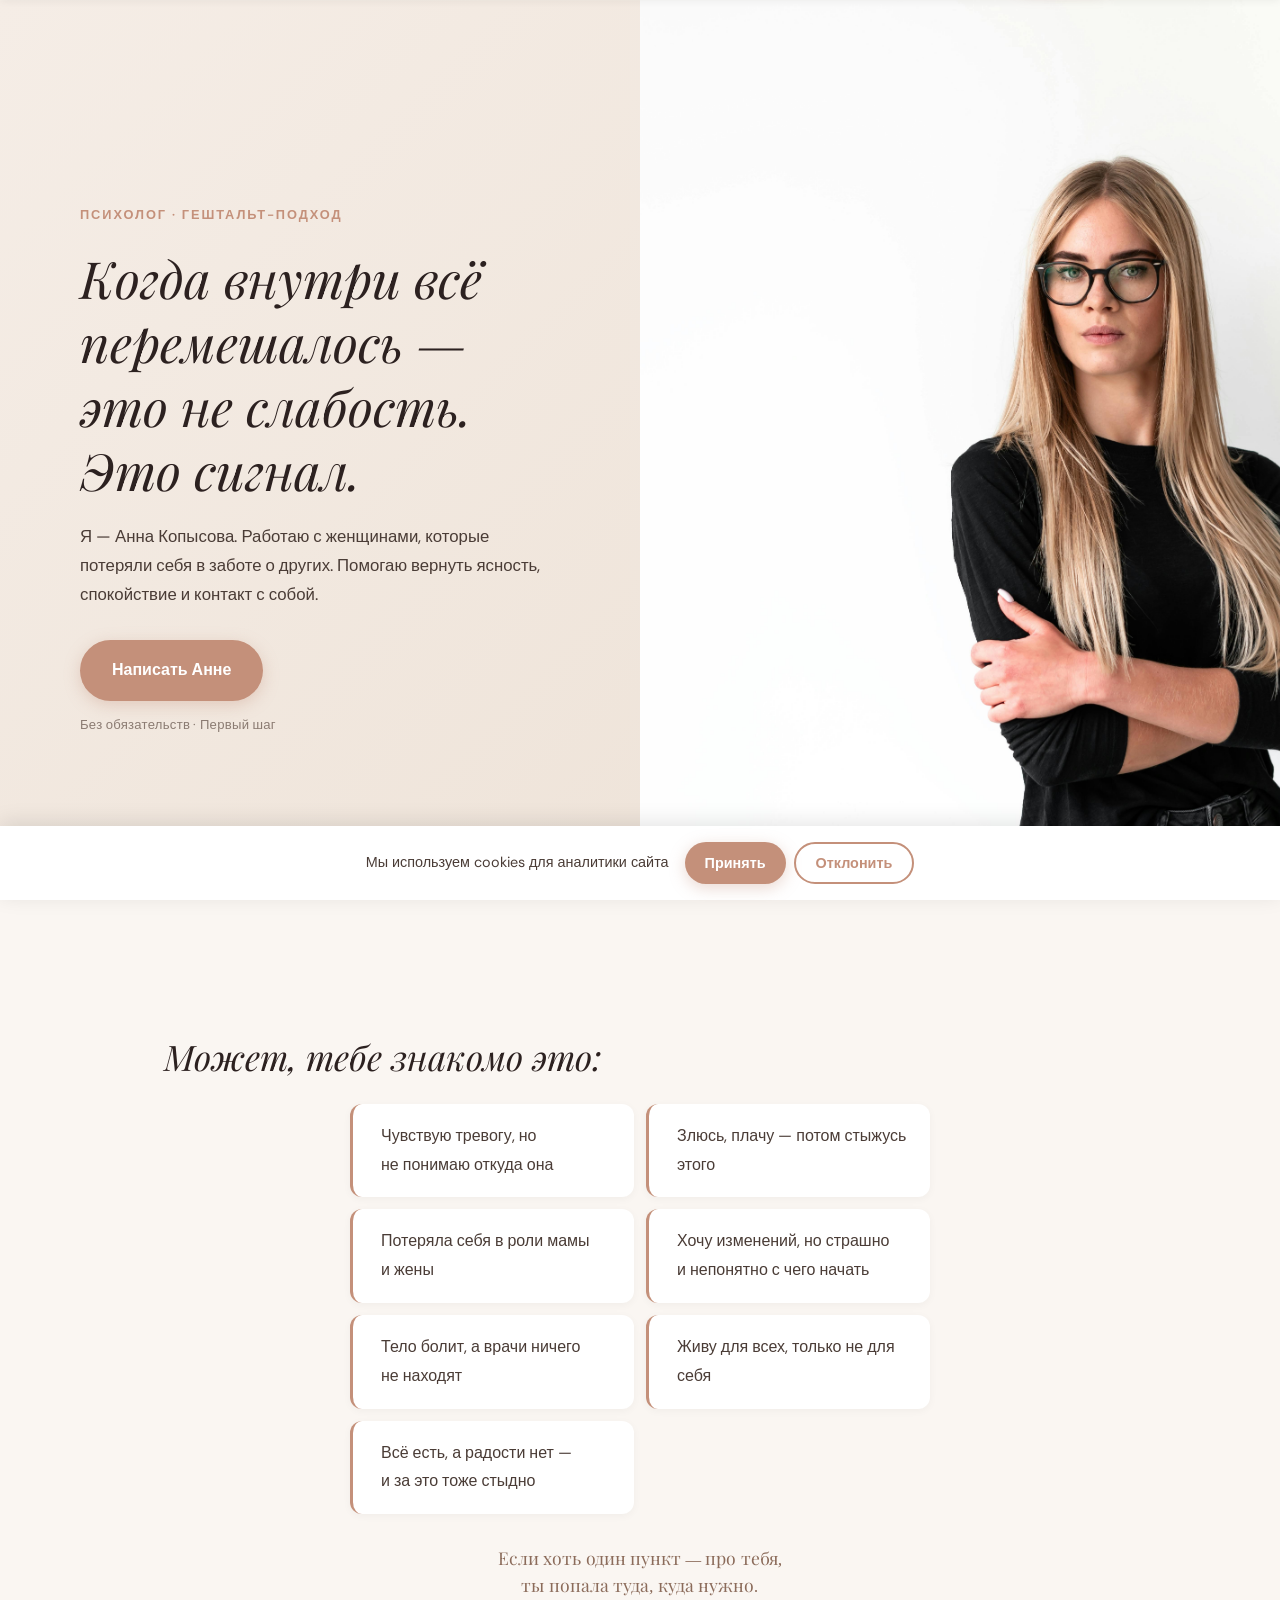
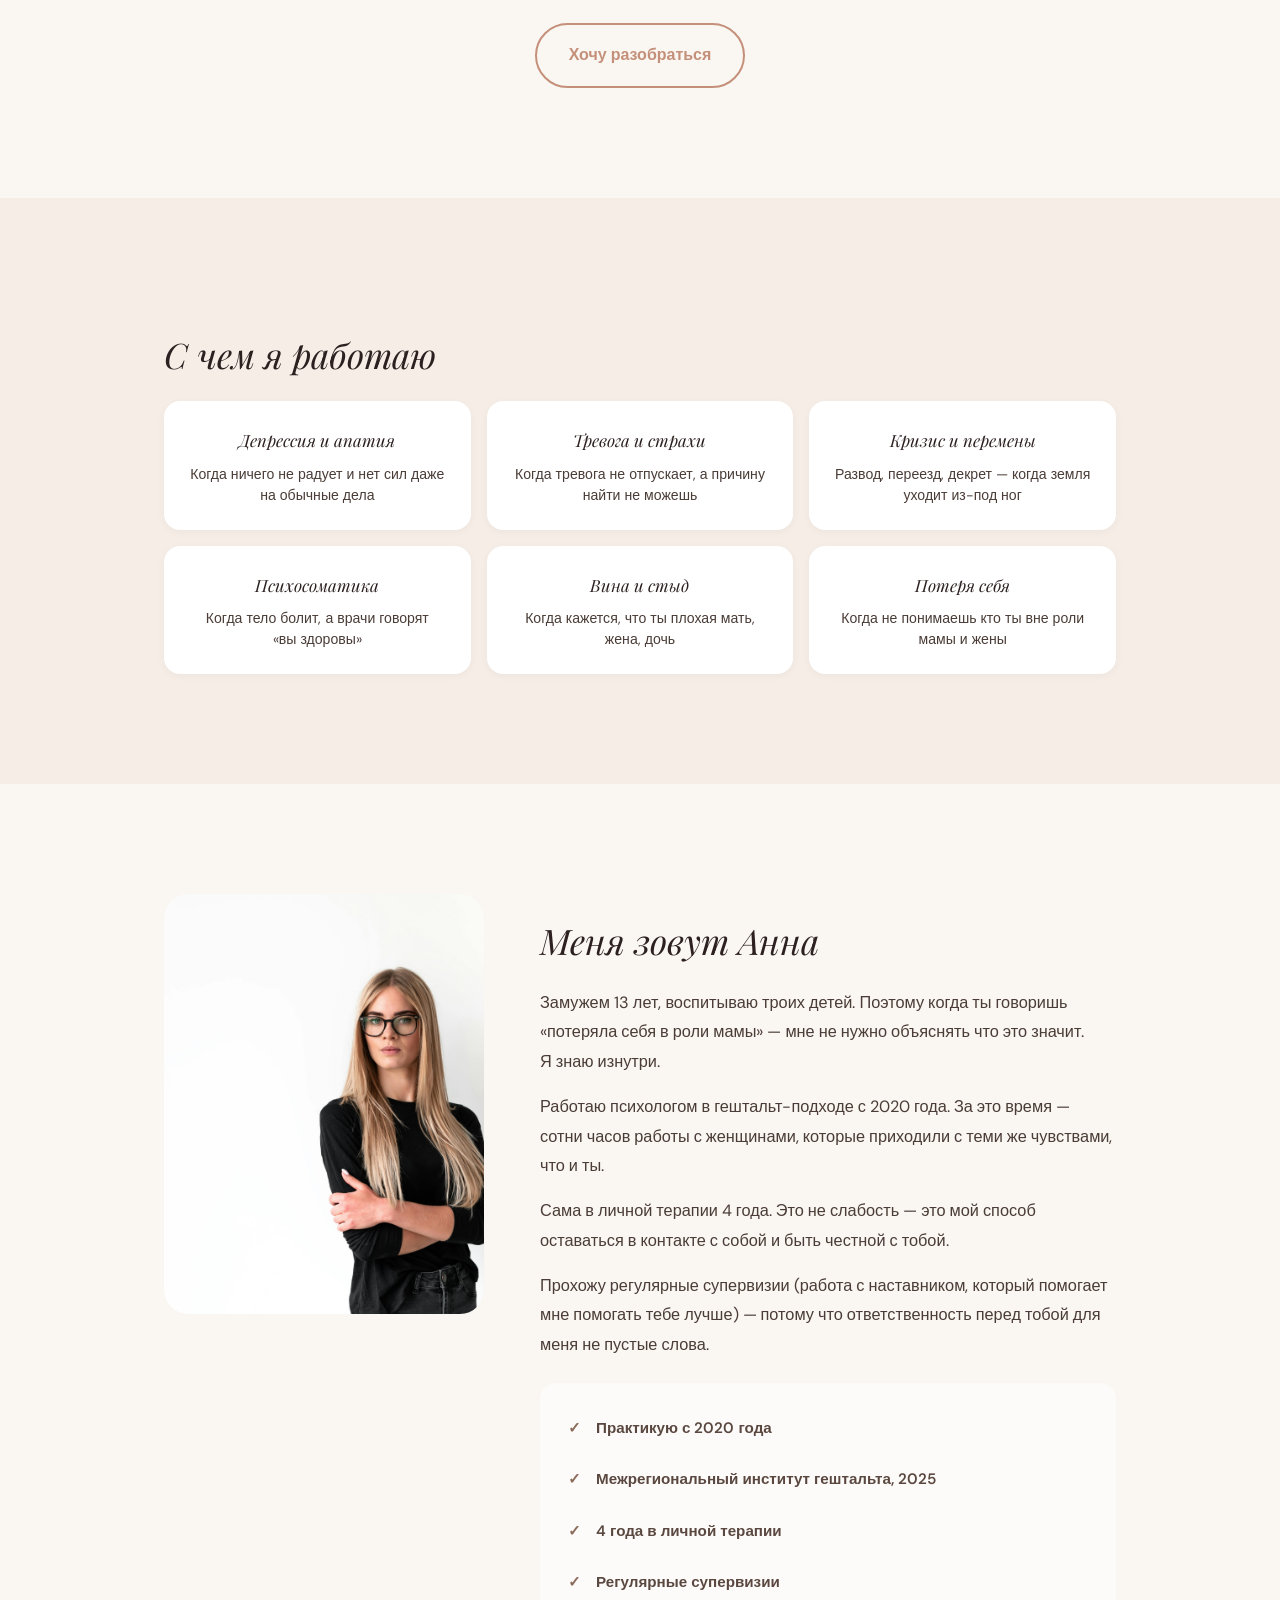
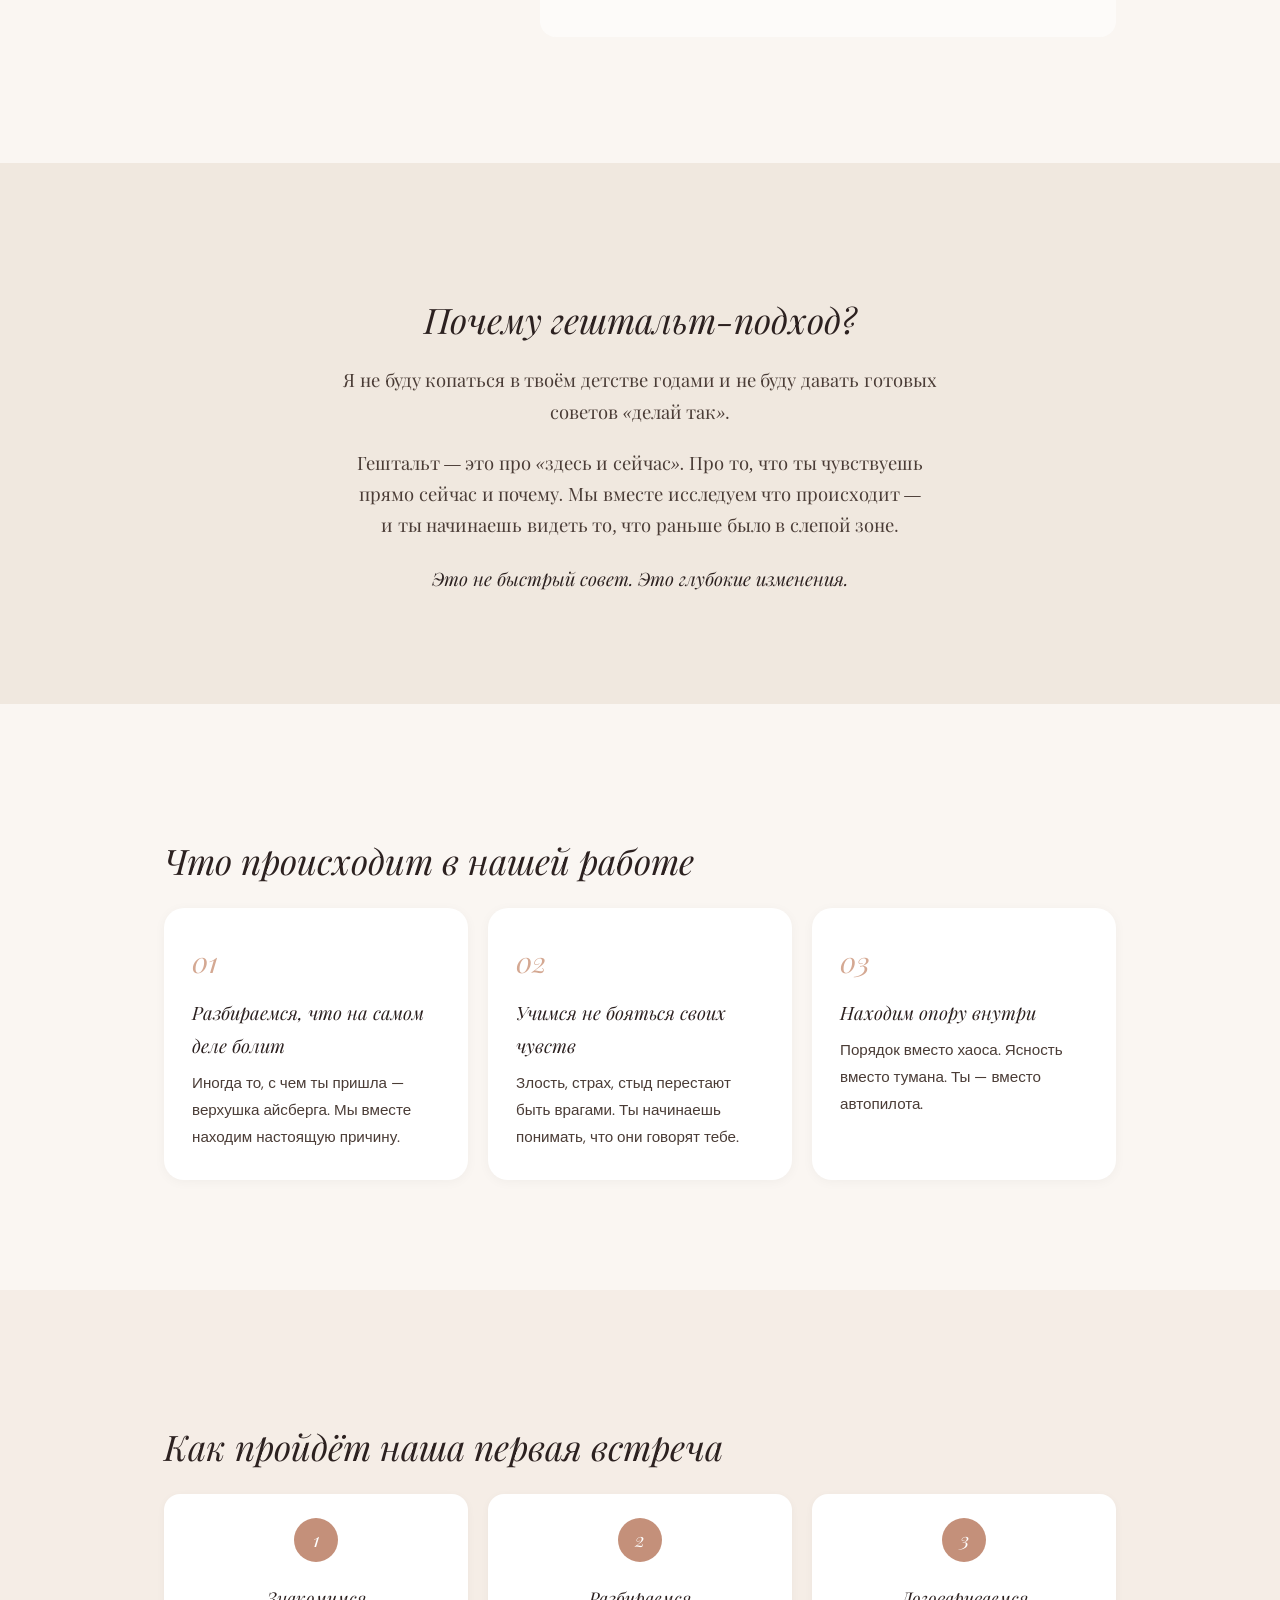
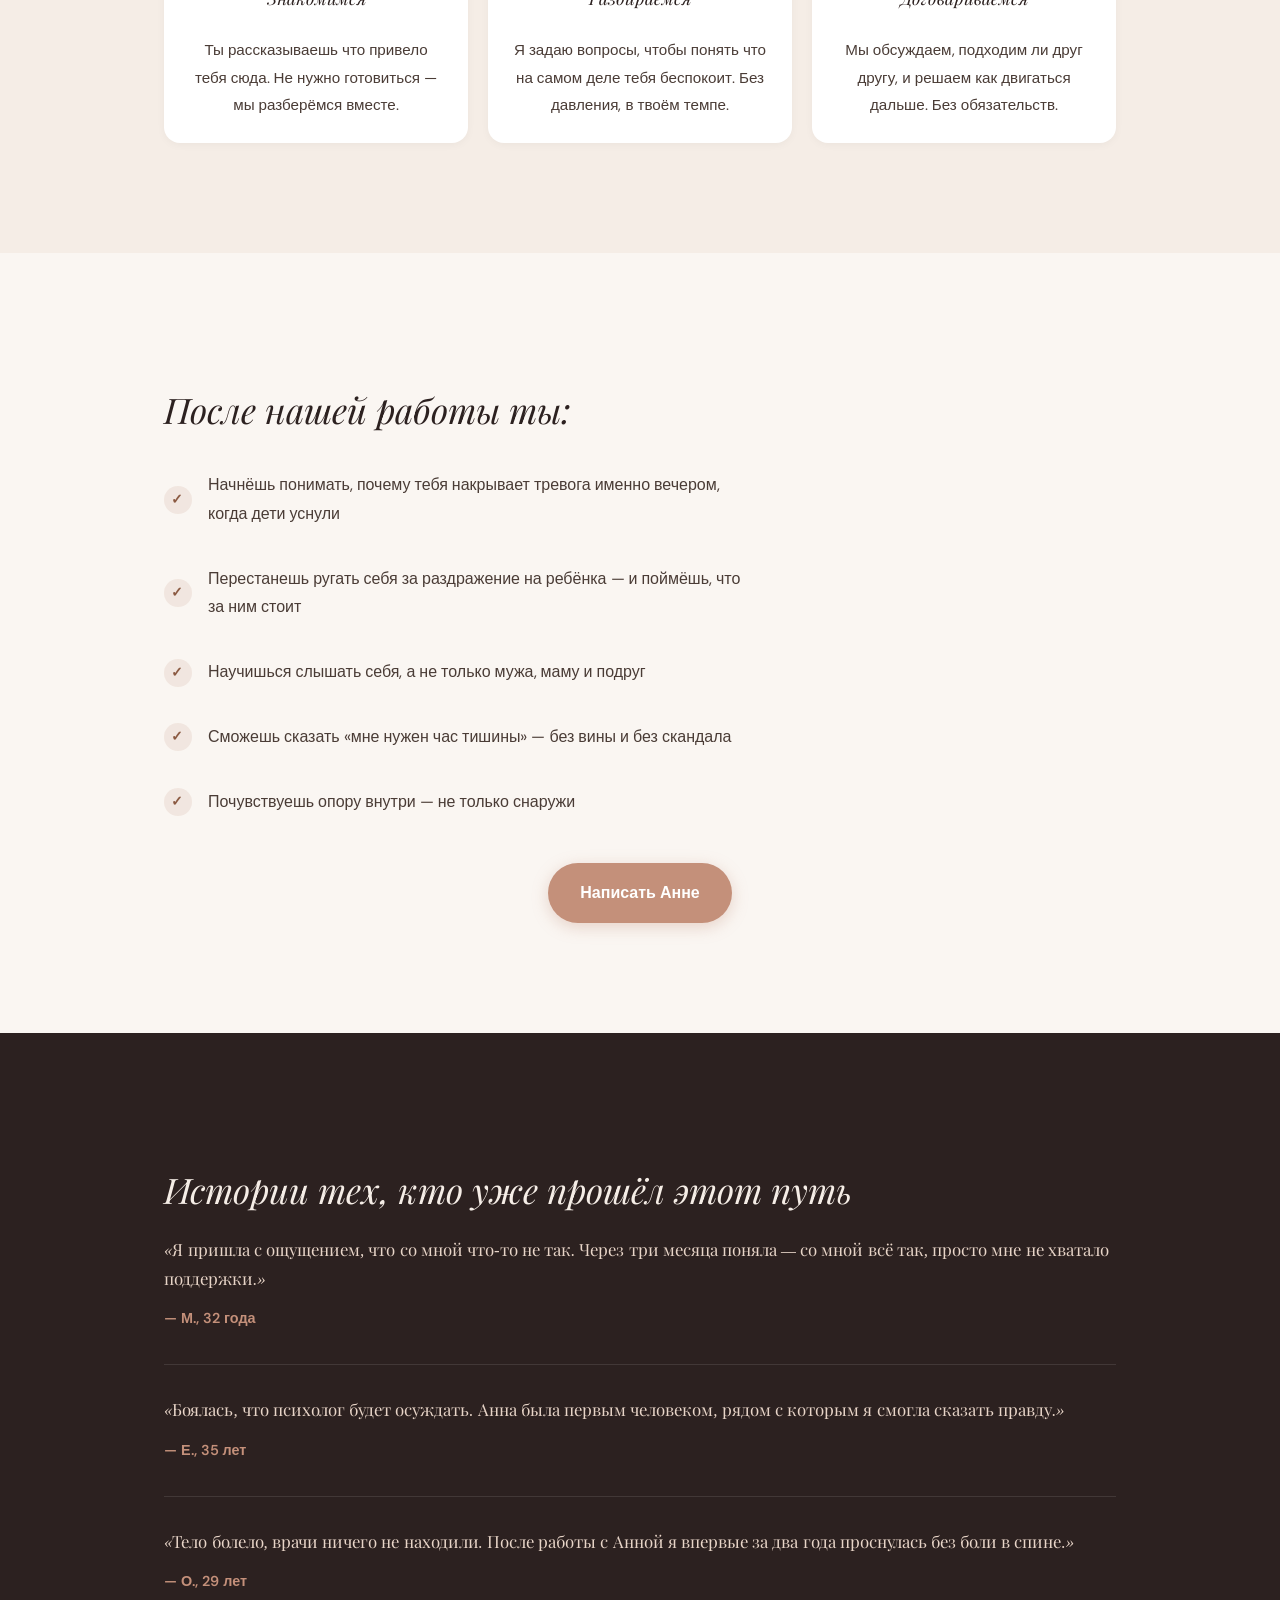
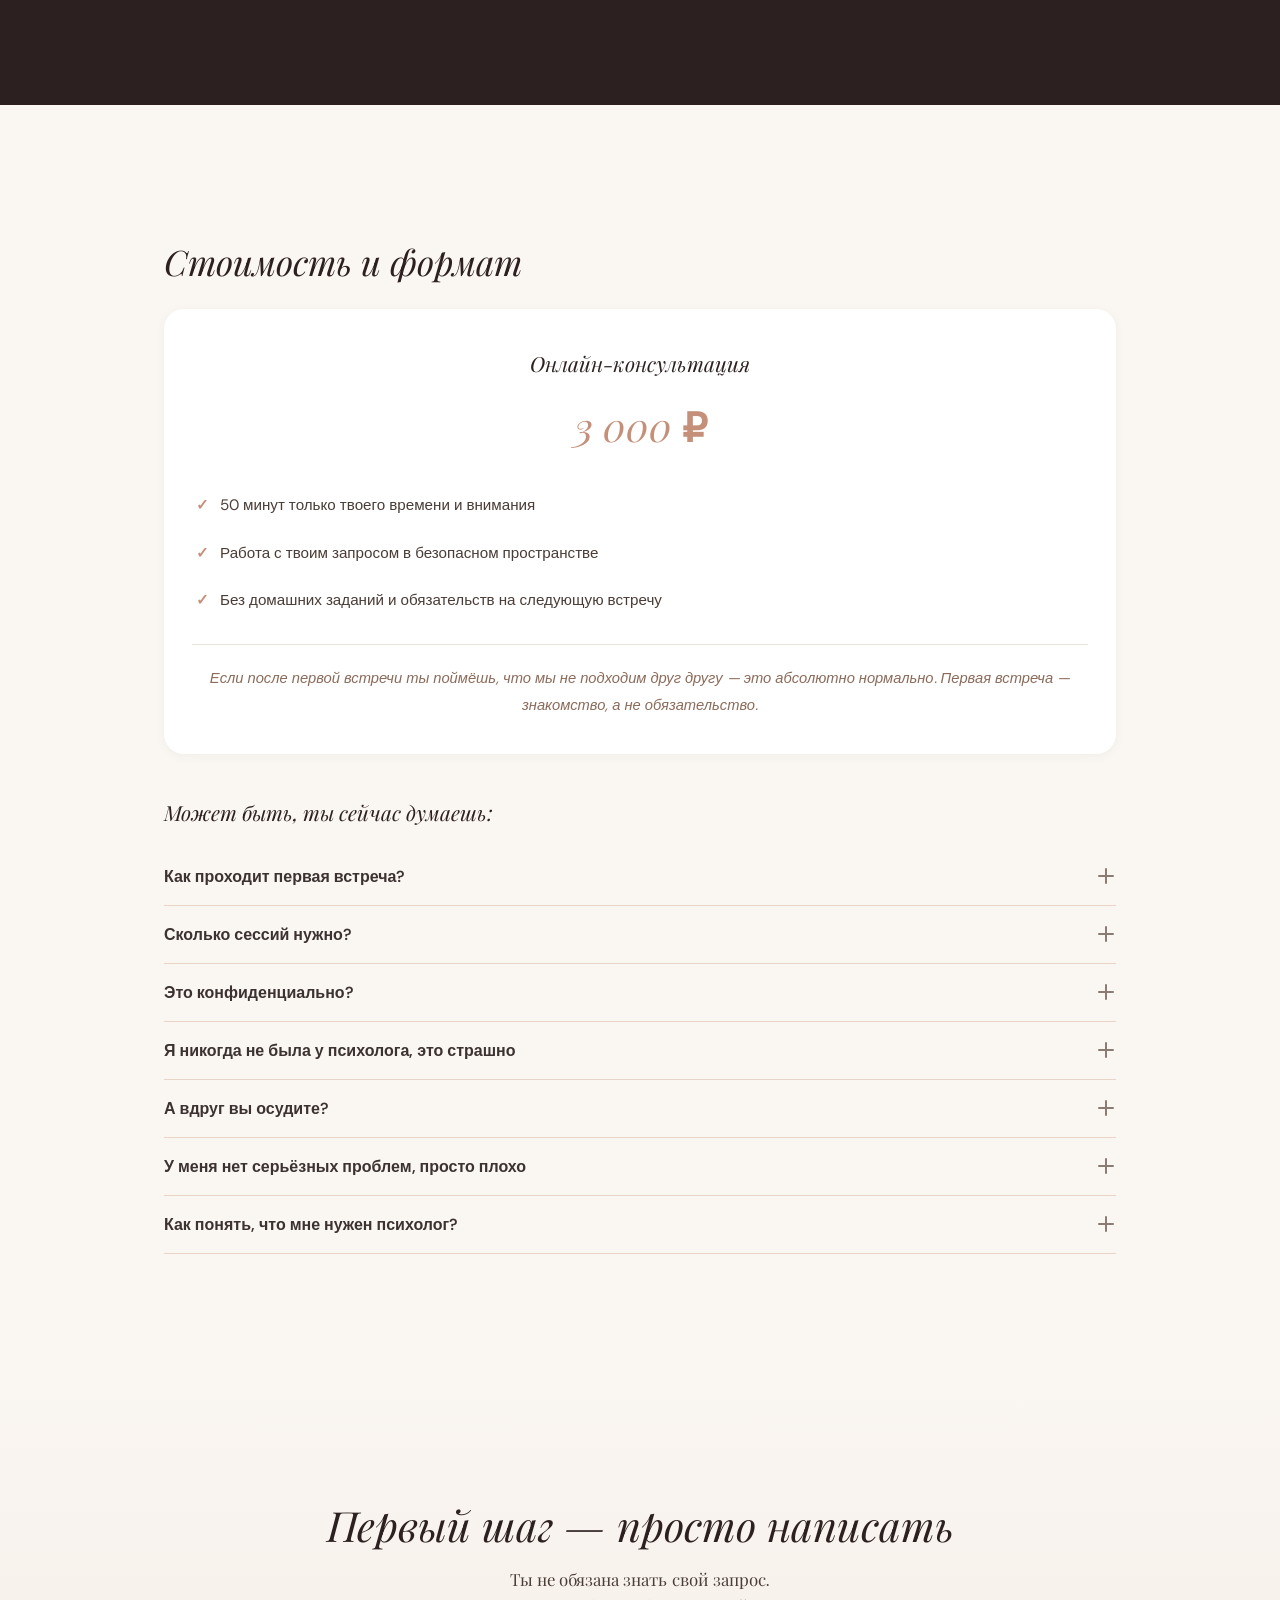
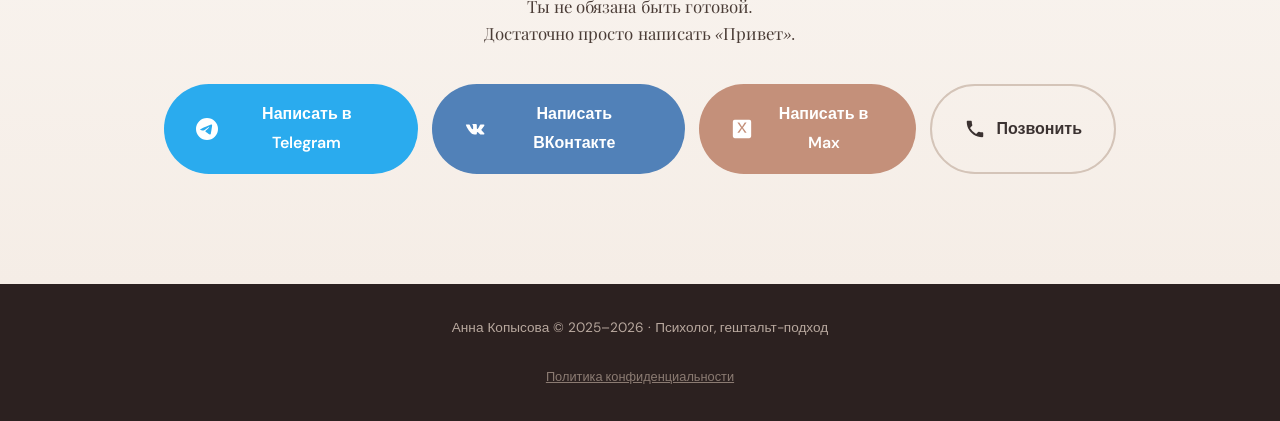
==== commit df7fcd36: "[дизайн] Hero split layout + шрифт DM Sans + премиальный стиль - Hero: split layout (текст слева, фо" ====
--- a/src/index.html
+++ b/src/index.html
@@ -23,7 +23,7 @@
 
   <!-- Preload critical fonts -->
   <link rel="preload" href="fonts/playfair-600-cyrillic.woff2" as="font" type="font/woff2" crossorigin>
-  <link rel="preload" href="fonts/nunito-cyrillic.woff2" as="font" type="font/woff2" crossorigin>
+  <link rel="preload" href="fonts/dmsans-cyrillic.woff2" as="font" type="font/woff2" crossorigin>
 
   <link rel="stylesheet" href="css/style.css">
 </head>
@@ -41,16 +41,21 @@
     </div>
   </header>
 
-  <!-- БЛОК 2 — HERO -->
+  <!-- БЛОК 2 — HERO (split layout) -->
   <section class="hero" id="hero">
-    <div class="container">
+    <div class="hero__inner">
+      <div class="hero__content">
+        <p class="hero__label">Психолог &middot; Гештальт-подход</p>
+        <h1 class="hero__title">Когда внутри всё перемешалось&nbsp;&mdash; это&nbsp;не&nbsp;слабость. Это&nbsp;сигнал.</h1>
+        <p class="hero__subtitle">Я&nbsp;&mdash; Анна Копысова. Работаю с&nbsp;женщинами, которые потеряли себя в&nbsp;заботе о&nbsp;других. Помогаю вернуть ясность, спокойствие и&nbsp;контакт с&nbsp;собой.</p>
+        <div class="hero__actions">
+          <a href="#cta" class="btn btn--primary">Написать Анне</a>
+          <p class="hero__note">Без обязательств &middot; Первый шаг</p>
+        </div>
+      </div>
       <div class="hero__photo">
-        <img src="img/anna-hero.jpg" alt="Психолог Анна Копысова" width="280" height="280" fetchpriority="high">
-      </div>
-      <h1 class="hero__title">Когда внутри всё перемешалось&nbsp;&mdash; это&nbsp;не&nbsp;слабость. Это&nbsp;сигнал.</h1>
-      <p class="hero__subtitle">Я&nbsp;&mdash; Анна, психолог. Работаю с&nbsp;женщинами, которые потеряли себя в&nbsp;заботе о&nbsp;других. Помогаю вернуть ясность, спокойствие и&nbsp;контакт с&nbsp;собой.</p>
-      <a href="#cta" class="btn btn--primary">Написать Анне</a>
-      <p class="hero__note">Без обязательств &middot; Первый шаг</p>
+        <img src="img/anna-hero.jpg" alt="Психолог Анна Копысова" width="600" height="700" fetchpriority="high">
+      </div>
     </div>
   </section>
 
--- a/src/css/style.css
+++ b/src/css/style.css
@@ -39,17 +39,17 @@
   unicode-range: U+0000-00FF, U+0131, U+0152-0153, U+02BB-02BC, U+02C6, U+02DA, U+02DC, U+2000-206F, U+20AC, U+2122, U+2191, U+2193, U+2212, U+2215, U+FEFF, U+FFFD;
 }
 @font-face {
-  font-family: 'Nunito';
-  src: url('../fonts/nunito-cyrillic.woff2') format('woff2');
-  font-weight: 300 600;
+  font-family: 'DM Sans';
+  src: url('../fonts/dmsans-cyrillic.woff2') format('woff2');
+  font-weight: 400 600;
   font-style: normal;
   font-display: swap;
   unicode-range: U+0301, U+0400-045F, U+0490-0491, U+04B0-04B1, U+2116;
 }
 @font-face {
-  font-family: 'Nunito';
-  src: url('../fonts/nunito-latin.woff2') format('woff2');
-  font-weight: 300 600;
+  font-family: 'DM Sans';
+  src: url('../fonts/dmsans-latin.woff2') format('woff2');
+  font-weight: 400 600;
   font-style: normal;
   font-display: swap;
   unicode-range: U+0000-00FF, U+0131, U+0152-0153, U+02BB-02BC, U+02C6, U+02DA, U+02DC, U+2000-206F, U+20AC, U+2122, U+2191, U+2193, U+2212, U+2215, U+FEFF, U+FFFD;
@@ -63,7 +63,7 @@
 html { scroll-behavior: smooth; font-size: 16px; }
 
 body {
-  font-family: 'Nunito', sans-serif;
+  font-family: 'DM Sans', sans-serif;
   font-weight: 400;
   font-size: 1.125rem;
   line-height: 1.8;
@@ -94,7 +94,7 @@
 .btn {
   display: inline-flex; align-items: center; justify-content: center; gap: 10px;
   padding: 16px 32px; border-radius: 50px; border: none;
-  font-family: 'Nunito', sans-serif; font-size: 1rem; font-weight: 600;
+  font-family: 'DM Sans', sans-serif; font-size: 1rem; font-weight: 600;
   text-decoration: none; cursor: pointer;
   transition: transform 0.2s ease, box-shadow 0.2s ease, background-color 0.3s ease;
 }
@@ -142,28 +142,79 @@
 .header__link--desktop { display: none; }
 
 /* =============================================
-   БЛОК 2 — HERO
+   БЛОК 2 — HERO (split layout, premium)
    ============================================= */
 .hero {
-  padding: 60px 0 56px; text-align: center;
-  background: linear-gradient(180deg, #f5ede6 0%, #faf6f2 100%);
+  background: linear-gradient(135deg, #f5ede6 0%, #ece0d4 100%);
+  overflow: hidden;
+}
+.hero__inner {
+  display: flex;
+  flex-direction: column;
+  min-height: 100vh;
+  min-height: 100dvh;
+}
+.hero__content {
+  padding: 48px 24px 40px;
+  display: flex;
+  flex-direction: column;
+  justify-content: center;
+}
+.hero__label {
+  font-family: 'DM Sans', sans-serif;
+  font-weight: 600;
+  font-size: 0.8rem;
+  letter-spacing: 0.15em;
+  text-transform: uppercase;
+  color: #c4907a;
+  margin-bottom: 20px;
+}
+.hero__title {
+  font-family: 'Playfair Display', Georgia, serif;
+  font-weight: 600;
+  font-size: 2rem;
+  line-height: 1.25;
+  color: #2c2120;
+  margin-bottom: 20px;
+}
+.hero__subtitle {
+  font-size: 1.05rem;
+  color: #4a3c36;
+  margin-bottom: 32px;
+  line-height: 1.7;
+}
+.hero__actions {
+  display: flex;
+  flex-direction: column;
+  align-items: flex-start;
+  gap: 12px;
+}
+.hero__note {
+  font-size: 0.82rem;
+  color: #8b7b72;
+  margin: 0;
+  letter-spacing: 0.02em;
 }
 .hero__photo {
-  width: 280px; height: 280px; margin: 0 auto 32px;
-  border-radius: 50%; overflow: hidden; border: 4px solid #e8d5c8;
-}
-.hero__photo img { width: 100%; height: 100%; object-fit: cover; }
-.hero__title {
-  font-family: 'Playfair Display', Georgia, serif;
-  font-weight: 600; font-size: 1.85rem; line-height: 1.3;
-  color: #2c2120; margin-bottom: 16px;
-  max-width: 600px; margin-left: auto; margin-right: auto;
-}
-.hero__subtitle {
-  font-size: 1.05rem; color: #4a3c36; margin-bottom: 32px; line-height: 1.7;
-  max-width: 520px; margin-left: auto; margin-right: auto;
-}
-.hero__note { font-size: 0.85rem; color: #8b7b72; margin-top: 12px; }
+  position: relative;
+  width: 100%;
+  max-height: 60vh;
+  overflow: hidden;
+}
+.hero__photo img {
+  width: 100%;
+  height: 100%;
+  object-fit: cover;
+  object-position: center top;
+  display: block;
+}
+.hero__photo::after {
+  content: '';
+  position: absolute;
+  bottom: 0; left: 0; right: 0;
+  height: 80px;
+  background: linear-gradient(to top, #faf6f2, transparent);
+}
 
 /* =============================================
    БЛОК 3 — УЗНАЁШЬ СЕБЯ?
@@ -322,7 +373,7 @@
   color: #e8d5c8; border: none; padding: 0; margin: 0 0 12px;
 }
 .testimonial__author {
-  font-family: 'Nunito', sans-serif;
+  font-family: 'DM Sans', sans-serif;
   font-weight: 600; font-size: 0.9rem; color: #c4907a; margin-bottom: 0;
 }
 
@@ -369,7 +420,7 @@
   width: 100%; display: flex; align-items: center;
   justify-content: space-between; gap: 16px; padding: 18px 0;
   background: none; border: none; cursor: pointer; text-align: left;
-  font-family: 'Nunito', sans-serif; font-size: 1rem; font-weight: 600; color: #3b3231;
+  font-family: 'DM Sans', sans-serif; font-size: 1rem; font-weight: 600; color: #3b3231;
   transition: color 0.2s ease;
 }
 .accordion__trigger:hover { color: #c4907a; }
@@ -479,20 +530,44 @@
 /* =============================================
    DESKTOP (768px+)
    ============================================= */
+/* =============================================
+   DESKTOP (768px+) — premium layout
+   ============================================= */
 @media (min-width: 768px) {
-  .hero { padding: 100px 0 72px; }
-  .hero__photo { width: 320px; height: 320px; }
-  .hero__title { font-size: 2.5rem; }
-  .section-title { font-size: 2rem; }
-
+  .container { max-width: 900px; }
+
+  .header__inner { max-width: 900px; }
   .header__link--desktop { display: inline; }
 
+  /* Hero — split layout */
+  .hero__inner {
+    flex-direction: row;
+    min-height: 100vh;
+    min-height: 100dvh;
+  }
+  .hero__content {
+    flex: 1;
+    padding: 120px 60px 80px 60px;
+    max-width: 50%;
+  }
+  .hero__title { font-size: 2.8rem; }
+  .hero__photo {
+    flex: 1;
+    max-height: none;
+    min-height: 100vh;
+  }
+  .hero__photo::after {
+    display: none;
+  }
+
+  .section-title { font-size: 2.2rem; }
+
   .recognize__cards { grid-template-columns: 1fr 1fr; }
 
   .spec__grid { grid-template-columns: 1fr 1fr 1fr; }
 
-  .about__inner { flex-direction: row; align-items: flex-start; gap: 48px; }
-  .about__photo { flex-shrink: 0; width: 280px; height: 350px; margin: 0; }
+  .about__inner { flex-direction: row; align-items: flex-start; gap: 56px; }
+  .about__photo { flex-shrink: 0; width: 320px; height: 420px; margin: 0; }
 
   .process__steps { flex-direction: row; }
   .process__step { flex: 1; }
@@ -500,13 +575,23 @@
   .session__steps { flex-direction: row; }
   .session__step { flex: 1; flex-direction: column; text-align: center; align-items: center; }
 
-  .cta__title { font-size: 2.4rem; }
+  .cta__title { font-size: 2.6rem; }
   .cta__buttons { flex-direction: row; max-width: 100%; justify-content: center; }
 
   .sticky-cta { display: none !important; }
 
-  .hero, .recognize, .specializations, .about, .gestalt,
+  .recognize, .specializations, .about, .gestalt,
   .process, .first-session, .results, .testimonials, .pricing, .cta {
-    padding: 96px 0;
+    padding: 110px 0;
   }
 }
+
+/* =============================================
+   LARGE DESKTOP (1200px+)
+   ============================================= */
+@media (min-width: 1200px) {
+  .container { max-width: 1000px; }
+  .header__inner { max-width: 1000px; }
+  .hero__content { padding: 140px 80px 100px 80px; }
+  .hero__title { font-size: 3.2rem; }
+}
